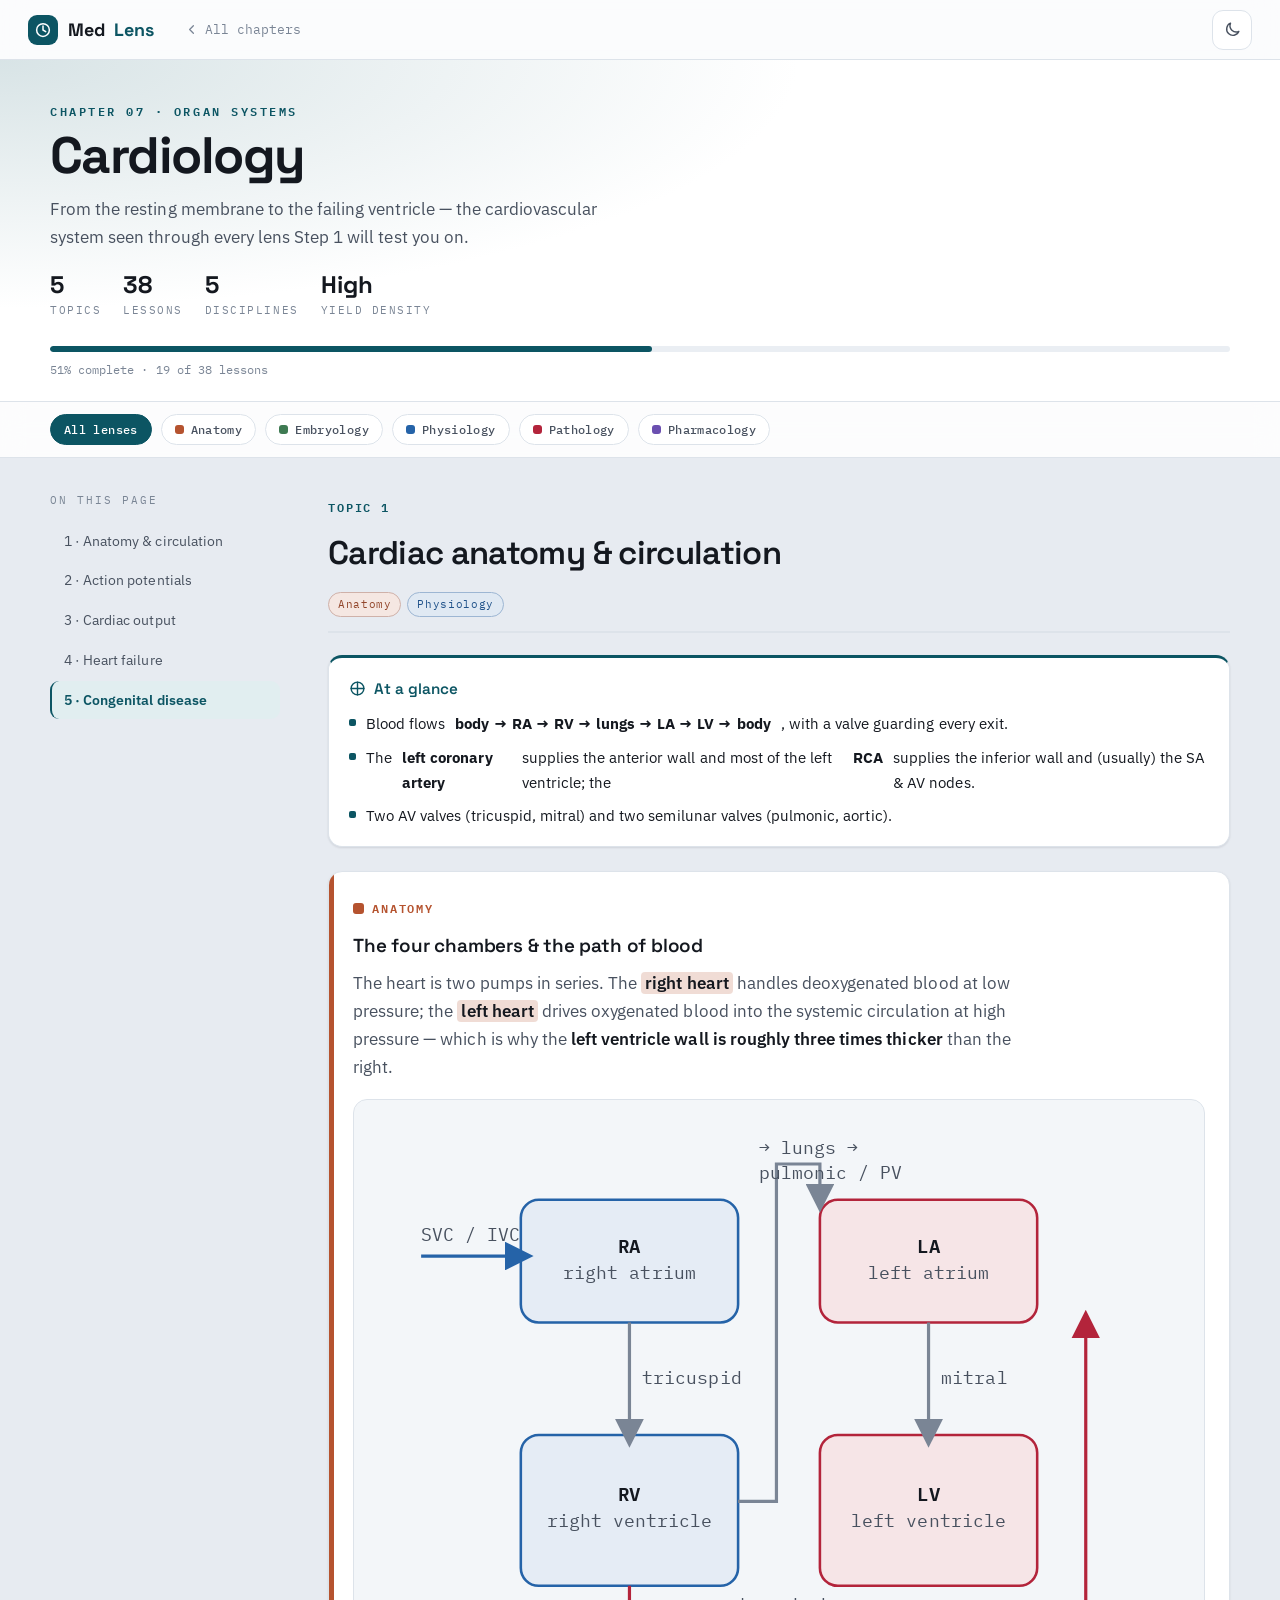
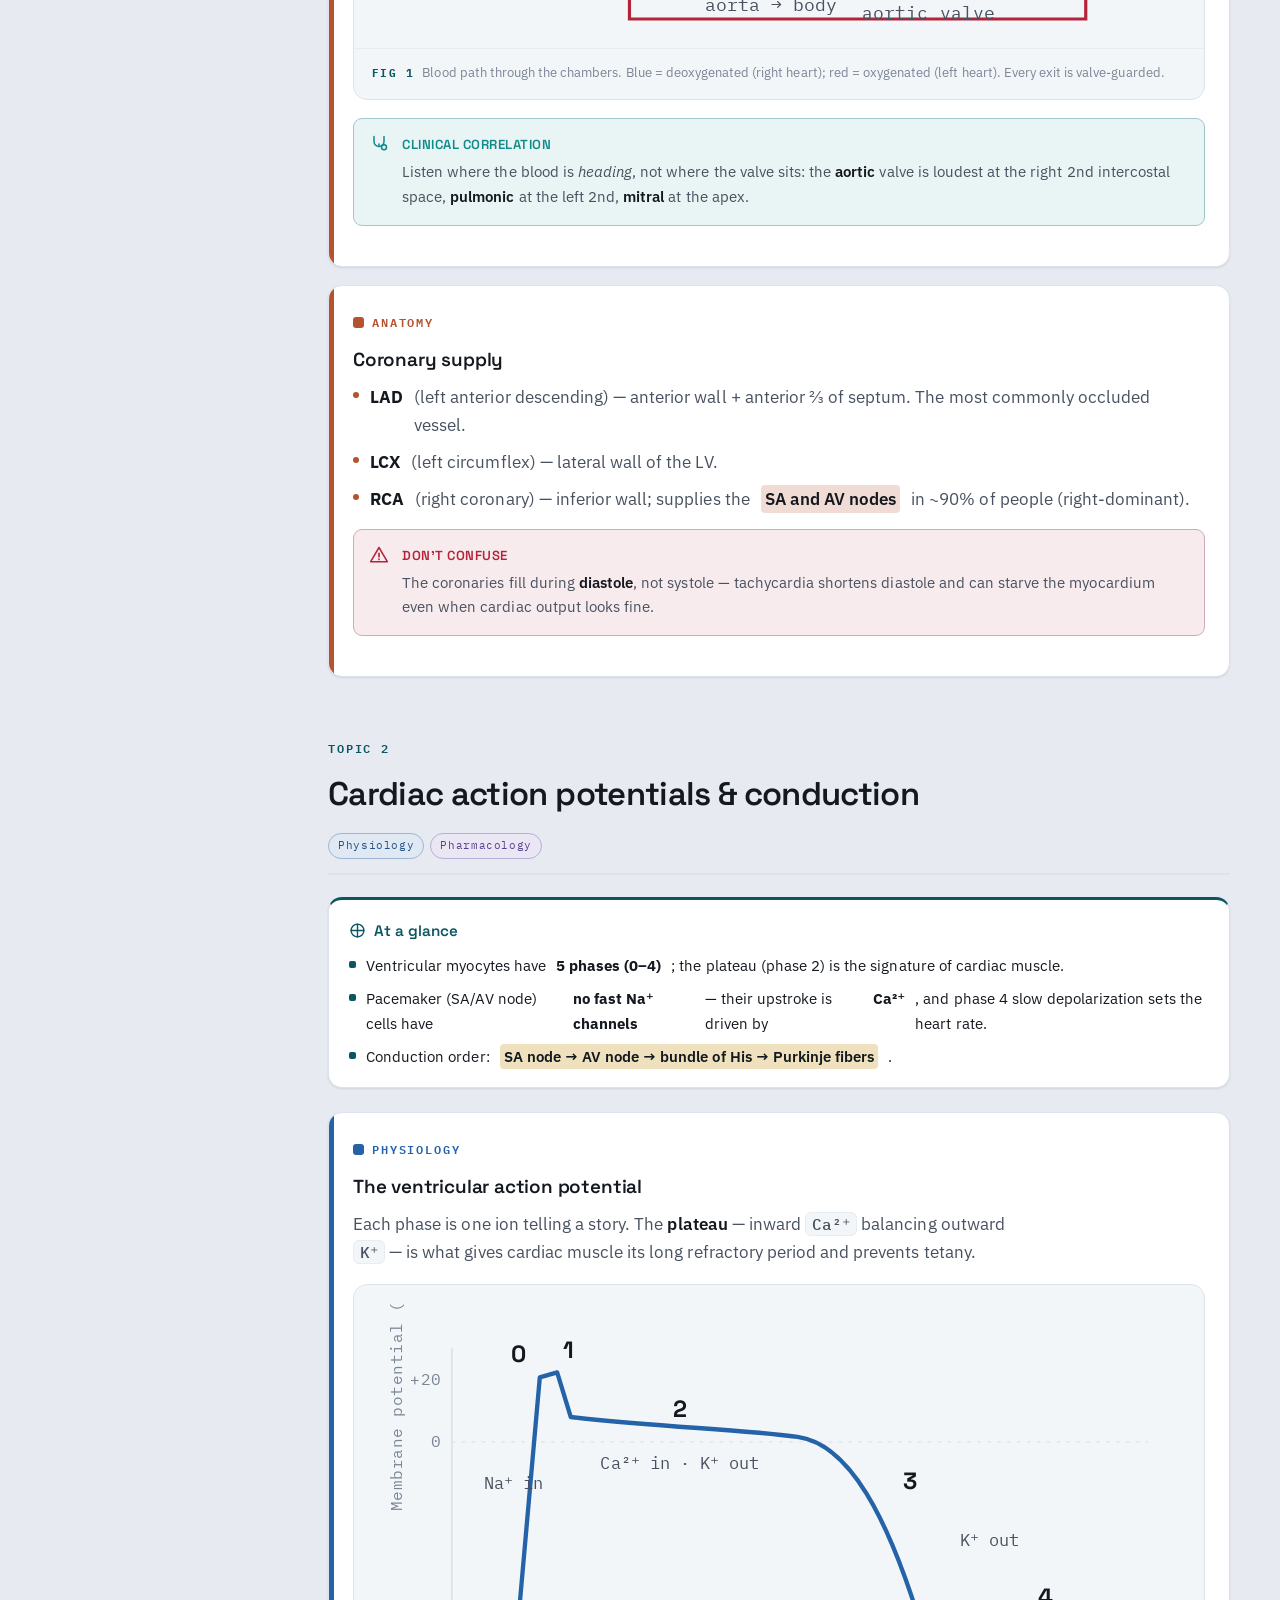
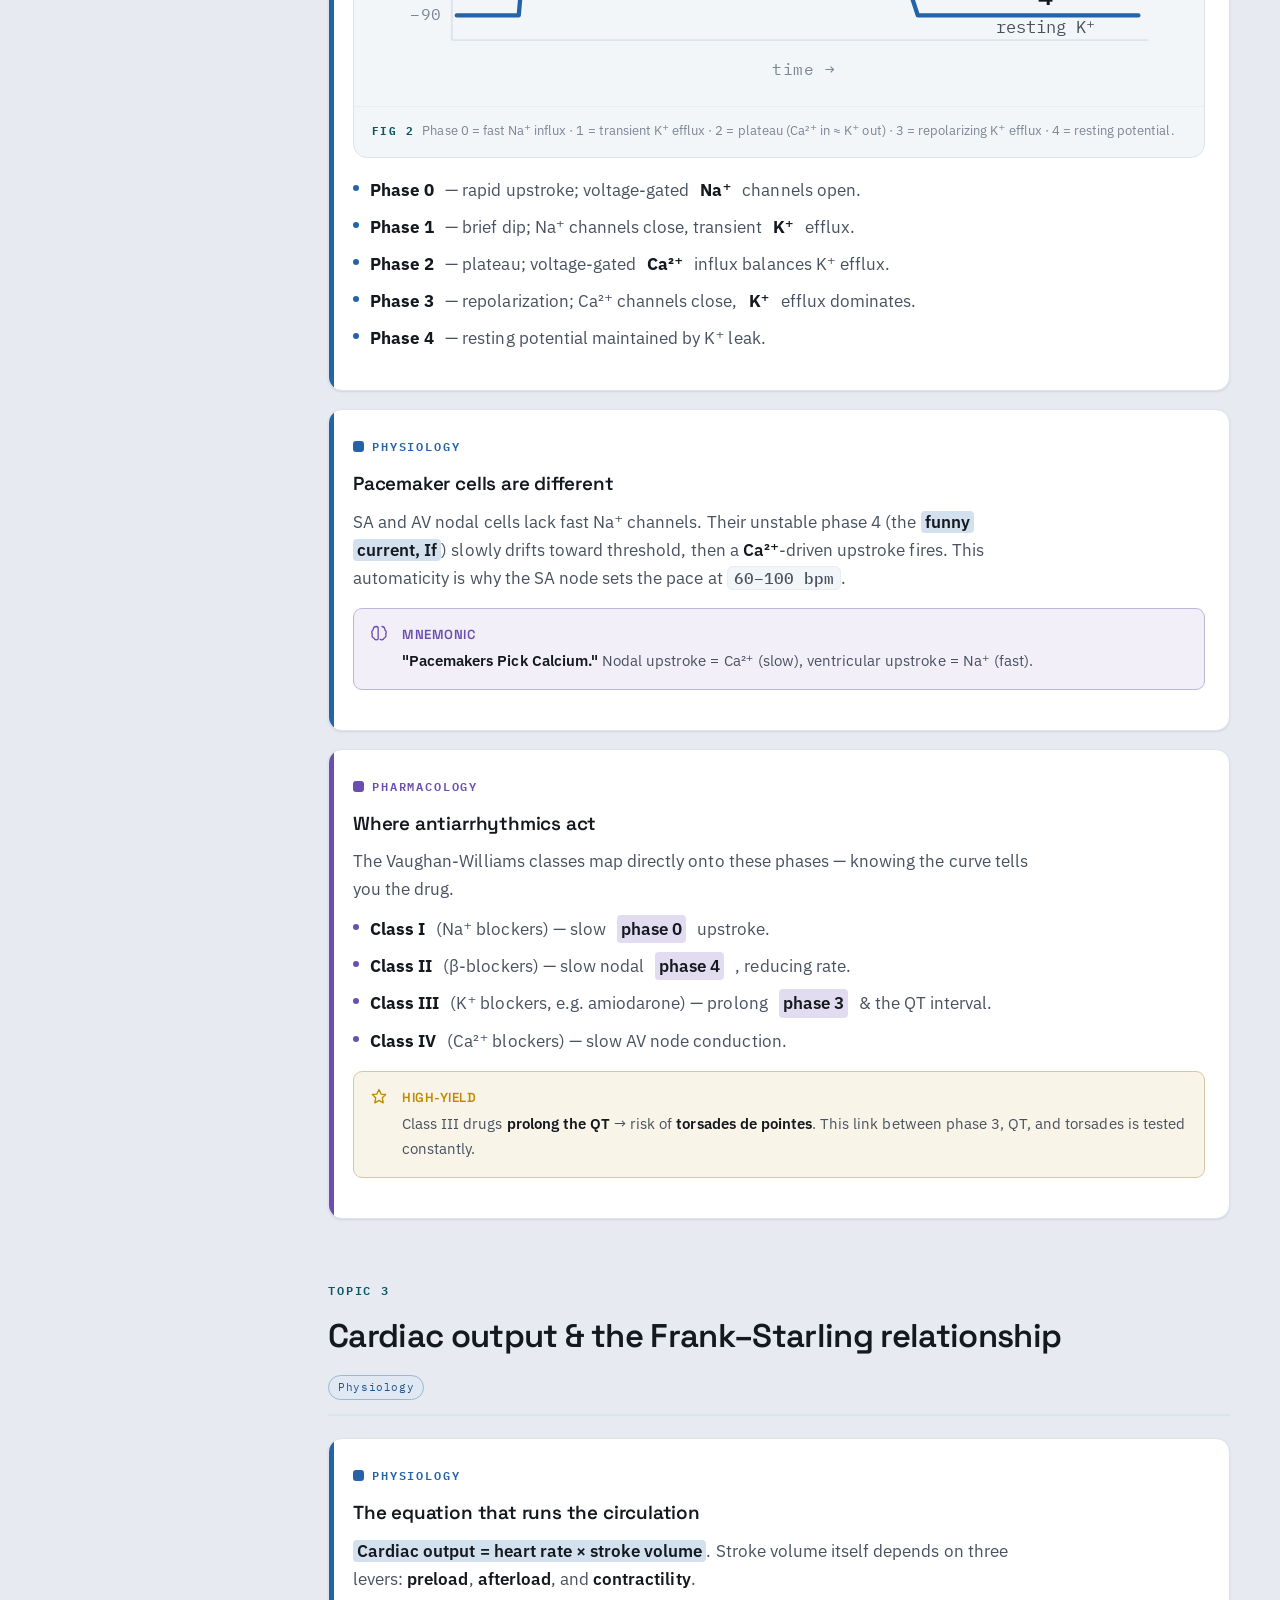
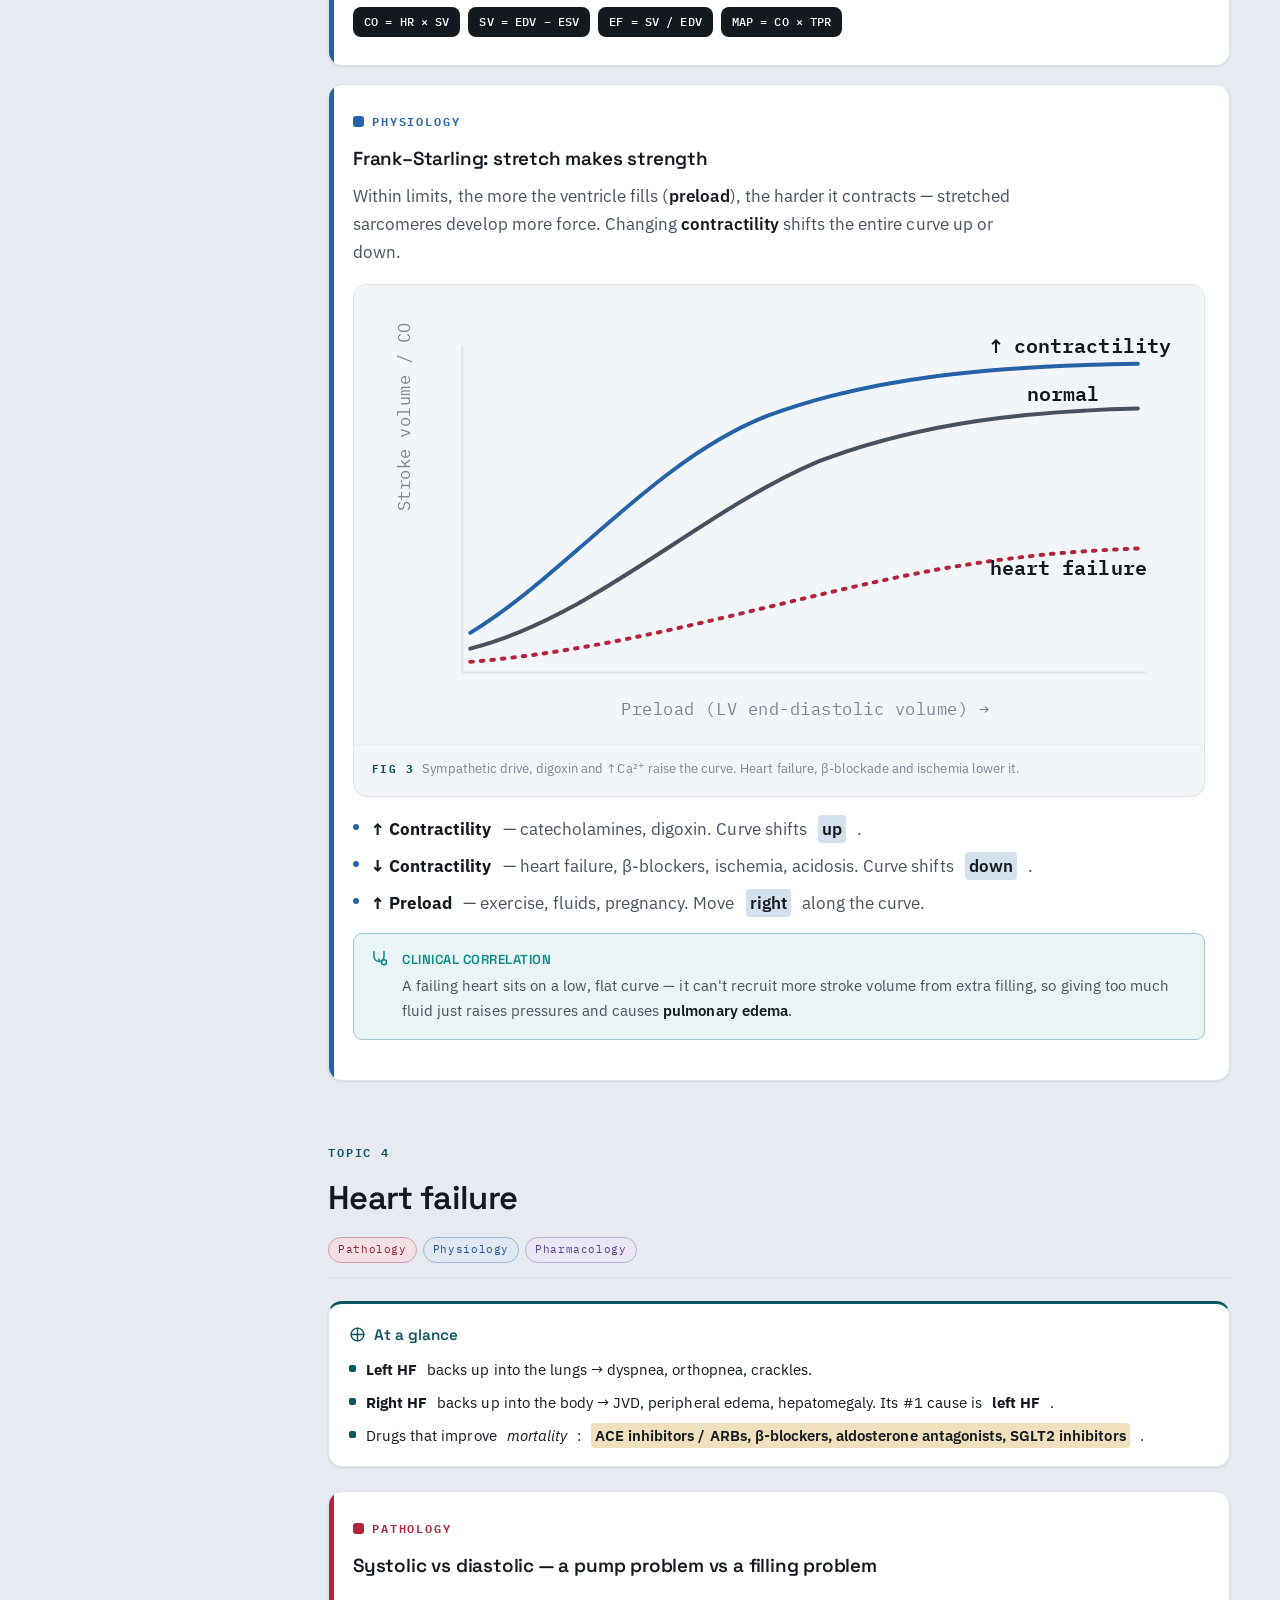
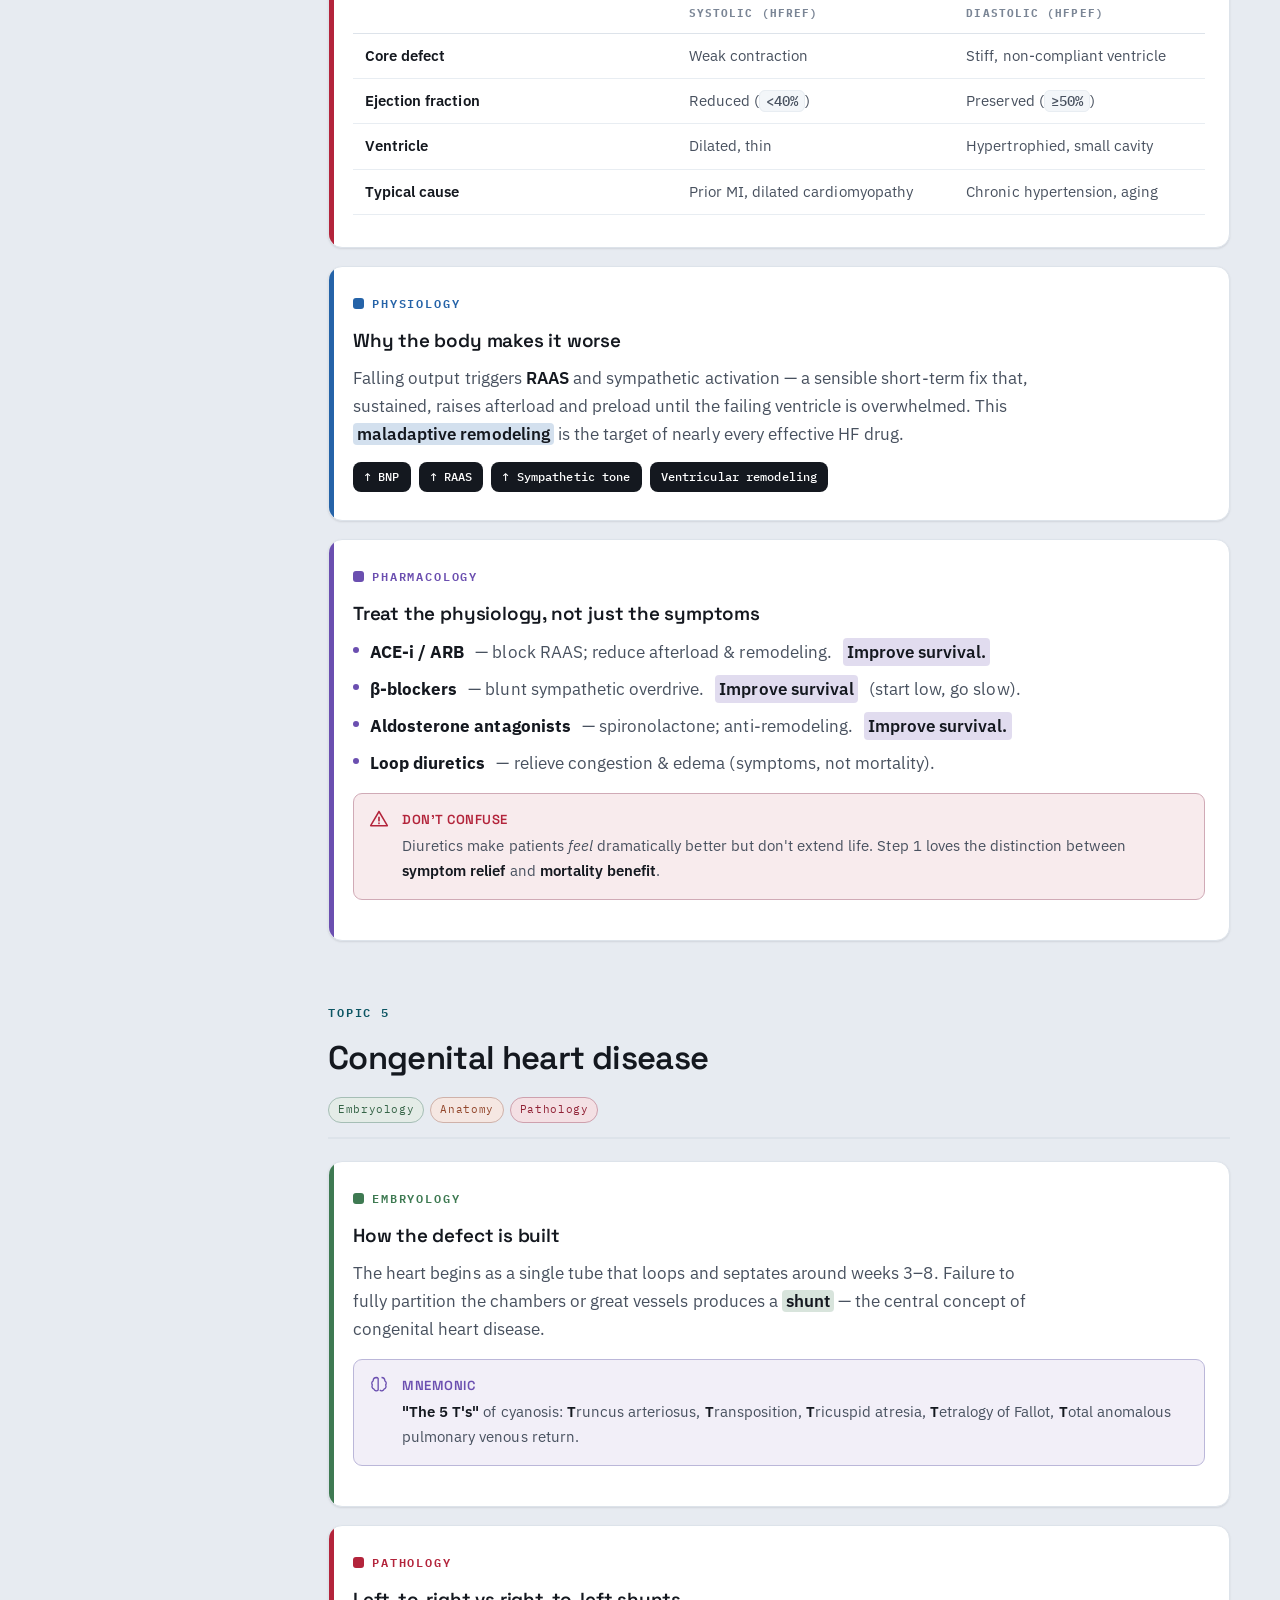
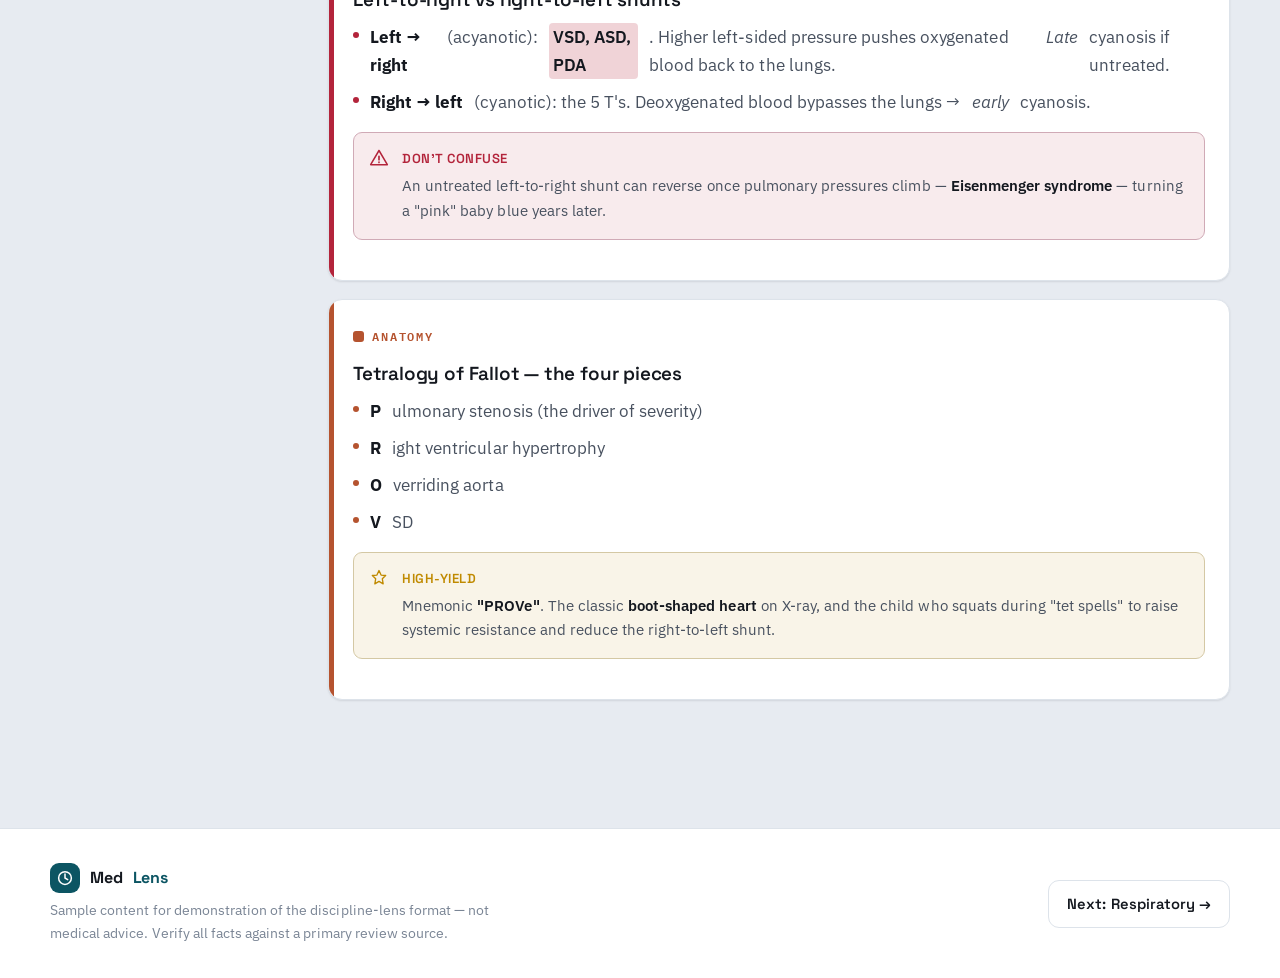
==== cardiology.html @ 63e0695b "Add files via upload" ====
<!DOCTYPE html>
<html lang="en" data-theme="light">
<head>
<meta charset="UTF-8">
<meta name="viewport" content="width=device-width, initial-scale=1">
<title>Cardiology — MedLens · USMLE Step 1</title>
<meta name="description" content="Cardiology for Step 1, presented through discipline lenses: anatomy, physiology, pathology, pharmacology and embryology.">
<link rel="preconnect" href="https://fonts.googleapis.com">
<link rel="preconnect" href="https://fonts.gstatic.com" crossorigin>
<link href="https://fonts.googleapis.com/css2?family=Space+Grotesk:wght@500;600;700&family=IBM+Plex+Sans:wght@400;500;600;700&family=IBM+Plex+Mono:wght@400;500;600&display=swap" rel="stylesheet">
<link rel="stylesheet" href="styles.css">
</head>
<body>

<!-- top bar -->
<header class="topbar">
  <a class="brand" href="index.html">
    <span class="brand-mark" aria-hidden="true"><svg viewBox="0 0 24 24" fill="none"><circle cx="12" cy="12" r="8.5" stroke="currentColor" stroke-width="2"/><path d="M12 6.5V12l3.6 2.2" stroke="currentColor" stroke-width="2" stroke-linecap="round"/></svg></span>
    Med<b>Lens</b>
  </a>
  <a class="crumb" href="index.html" style="margin-left:14px">
    <svg viewBox="0 0 24 24" fill="none"><path d="M15 18l-6-6 6-6" stroke="currentColor" stroke-width="2" stroke-linecap="round" stroke-linejoin="round"/></svg>
    All chapters
  </a>
  <span class="topbar-spacer"></span>
  <button class="iconbtn" data-theme-toggle aria-label="Toggle dark mode">
    <svg class="moon" viewBox="0 0 24 24" fill="none"><path d="M20 14.5A8 8 0 0 1 9.5 4 8 8 0 1 0 20 14.5Z" stroke="currentColor" stroke-width="1.8" stroke-linejoin="round"/></svg>
    <svg class="sun" viewBox="0 0 24 24" fill="none"><circle cx="12" cy="12" r="4.2" stroke="currentColor" stroke-width="1.8"/><path d="M12 2.5v2.6M12 18.9v2.6M21.5 12h-2.6M5.1 12H2.5M18.7 5.3l-1.8 1.8M7.1 16.9l-1.8 1.8M18.7 18.7l-1.8-1.8M7.1 7.1 5.3 5.3" stroke="currentColor" stroke-width="1.8" stroke-linecap="round"/></svg>
  </button>
</header>

<!-- chapter header -->
<section class="chapthead">
  <div class="wrap">
    <p class="eyebrow">Chapter 07 · Organ Systems</p>
    <h1>Cardiology</h1>
    <p class="sub">From the resting membrane to the failing ventricle — the cardiovascular system seen through every lens Step 1 will test you on.</p>
    <div class="chap-stats">
      <div class="stat"><div class="n">5</div><div class="l">Topics</div></div>
      <div class="stat"><div class="n">38</div><div class="l">Lessons</div></div>
      <div class="stat"><div class="n">5</div><div class="l">Disciplines</div></div>
      <div class="stat"><div class="n">High</div><div class="l">Yield density</div></div>
    </div>
    <div class="progress-line"><i style="width:51%"></i></div>
    <p class="progress-cap">51% complete · 19 of 38 lessons</p>
  </div>
</section>

<!-- discipline filter -->
<div class="filterbar">
  <div class="wrap">
    <div class="chips" role="group" aria-label="Filter content by discipline">
      <button class="chip all" data-filter="all" aria-pressed="true">All lenses</button>
      <button class="chip" data-filter="anatomy" style="--accent:var(--anatomy)" aria-pressed="false"><i class="dot"></i>Anatomy</button>
      <button class="chip" data-filter="embryo" style="--accent:var(--embryo)" aria-pressed="false"><i class="dot"></i>Embryology</button>
      <button class="chip" data-filter="physio" style="--accent:var(--physio)" aria-pressed="false"><i class="dot"></i>Physiology</button>
      <button class="chip" data-filter="patho" style="--accent:var(--patho)" aria-pressed="false"><i class="dot"></i>Pathology</button>
      <button class="chip" data-filter="pharm" style="--accent:var(--pharm)" aria-pressed="false"><i class="dot"></i>Pharmacology</button>
    </div>
  </div>
</div>

<div class="wrap">
<div class="chapbody">

  <!-- TOC -->
  <nav class="toc" data-open="false" aria-label="Topics in this chapter">
    <button class="toc-mobile-toggle" aria-expanded="false">
      Topics in this chapter
      <svg viewBox="0 0 24 24" fill="none"><path d="M6 9l6 6 6-6" stroke="currentColor" stroke-width="2" stroke-linecap="round" stroke-linejoin="round"/></svg>
    </button>
    <div class="toc-inner">
      <div class="toc-h">On this page</div>
      <ol>
        <li><a href="#anatomy">1 · Anatomy &amp; circulation</a></li>
        <li><a href="#ap">2 · Action potentials</a></li>
        <li><a href="#co">3 · Cardiac output</a></li>
        <li><a href="#hf">4 · Heart failure</a></li>
        <li><a href="#chd">5 · Congenital disease</a></li>
      </ol>
    </div>
  </nav>

  <!-- CONTENT -->
  <div class="content">

    <!-- ===================== TOPIC 1: ANATOMY ===================== -->
    <article class="topic reveal" id="anatomy">
      <header class="topic-head">
        <span class="topic-kicker">Topic 1</span>
        <h2>Cardiac anatomy &amp; circulation</h2>
        <div class="lensmap">
          <span style="--c:var(--anatomy)">Anatomy</span>
          <span style="--c:var(--physio)">Physiology</span>
        </div>
      </header>

      <div class="glance">
        <div class="glance-h">
          <svg viewBox="0 0 24 24" fill="none"><path d="M12 3v18M3 12h18" stroke="currentColor" stroke-width="2" stroke-linecap="round"/><circle cx="12" cy="12" r="9" stroke="currentColor" stroke-width="2"/></svg>
          At a glance
        </div>
        <ul>
          <li>Blood flows <strong>body → RA → RV → lungs → LA → LV → body</strong>, with a valve guarding every exit.</li>
          <li>The <strong>left coronary artery</strong> supplies the anterior wall and most of the left ventricle; the <strong>RCA</strong> supplies the inferior wall and (usually) the SA &amp; AV nodes.</li>
          <li>Two AV valves (tricuspid, mitral) and two semilunar valves (pulmonic, aortic).</li>
        </ul>
      </div>

      <div class="lens anatomy" data-lens="anatomy">
        <span class="lens-label"><i class="pin"></i>Anatomy</span>
        <h4>The four chambers &amp; the path of blood</h4>
        <p>The heart is two pumps in series. The <span class="key">right heart</span> handles deoxygenated blood at low pressure; the <span class="key">left heart</span> drives oxygenated blood into the systemic circulation at high pressure — which is why the <strong>left ventricle wall is roughly three times thicker</strong> than the right.</p>

        <figure class="figure">
          <div class="canvas">
            <svg viewBox="0 0 640 410" role="img" aria-label="Schematic of blood flow through the four heart chambers and valves">
              <!-- chambers -->
              <rect x="118" y="64" width="170" height="96" rx="14" fill="color-mix(in srgb, var(--physio) 12%, var(--surface))" stroke="var(--physio)" stroke-width="2"/>
              <rect x="118" y="248" width="170" height="118" rx="14" fill="color-mix(in srgb, var(--physio) 12%, var(--surface))" stroke="var(--physio)" stroke-width="2"/>
              <rect x="352" y="64" width="170" height="96" rx="14" fill="color-mix(in srgb, var(--patho) 12%, var(--surface))" stroke="var(--patho)" stroke-width="2"/>
              <rect x="352" y="248" width="170" height="118" rx="14" fill="color-mix(in srgb, var(--patho) 12%, var(--surface))" stroke="var(--patho)" stroke-width="2"/>
              <text x="203" y="106" text-anchor="middle" class="dlabel-b">RA</text>
              <text x="203" y="126" text-anchor="middle" class="dlabel">right atrium</text>
              <text x="203" y="300" text-anchor="middle" class="dlabel-b">RV</text>
              <text x="203" y="320" text-anchor="middle" class="dlabel">right ventricle</text>
              <text x="437" y="106" text-anchor="middle" class="dlabel-b">LA</text>
              <text x="437" y="126" text-anchor="middle" class="dlabel">left atrium</text>
              <text x="437" y="300" text-anchor="middle" class="dlabel-b">LV</text>
              <text x="437" y="320" text-anchor="middle" class="dlabel">left ventricle</text>

              <!-- arrows down (AV valves) -->
              <path d="M203,160 V248" fill="none" stroke="var(--ink-faint)" stroke-width="2.5" marker-end="url(#ah)"/>
              <path d="M437,160 V248" fill="none" stroke="var(--ink-faint)" stroke-width="2.5" marker-end="url(#ah)"/>
              <text x="213" y="208" class="dlabel">tricuspid</text>
              <text x="447" y="208" class="dlabel">mitral</text>

              <!-- in/out vessels -->
              <path d="M40,108 H118" fill="none" stroke="var(--physio)" stroke-width="2.5" marker-end="url(#ahb)"/>
              <text x="40" y="96" class="dlabel">SVC / IVC</text>
              <path d="M203,366 V392 H560 V160" fill="none" stroke="var(--patho)" stroke-width="2.5" marker-end="url(#ahr)" stroke-dasharray="0"/>
              <text x="262" y="386" class="dlabel">aorta → body</text>
              <path d="M118,300 H60 V108" fill="none" stroke="var(--physio)" stroke-width="0"/>

              <!-- pulmonary loop -->
              <path d="M288,300 H318 V36 H352 V64" fill="none" stroke="var(--ink-faint)" stroke-width="2.5" marker-end="url(#ah)"/>
              <text x="304" y="28" class="dlabel">→ lungs →</text>
              <text x="304" y="48" class="dlabel">pulmonic / PV</text>
              <text x="437" y="392" class="dlabel" text-anchor="middle">aortic valve</text>

              <defs>
                <marker id="ah" markerWidth="9" markerHeight="9" refX="5" refY="4.5" orient="auto"><path d="M0,0 L9,4.5 L0,9 Z" fill="var(--ink-faint)"/></marker>
                <marker id="ahb" markerWidth="9" markerHeight="9" refX="5" refY="4.5" orient="auto"><path d="M0,0 L9,4.5 L0,9 Z" fill="var(--physio)"/></marker>
                <marker id="ahr" markerWidth="9" markerHeight="9" refX="5" refY="4.5" orient="auto"><path d="M0,0 L9,4.5 L0,9 Z" fill="var(--patho)"/></marker>
              </defs>
            </svg>
          </div>
          <figcaption><b>Fig 1</b><span>Blood path through the chambers. Blue = deoxygenated (right heart); red = oxygenated (left heart). Every exit is valve-guarded.</span></figcaption>
        </figure>

        <div class="call clinical">
          <span class="ic"><svg viewBox="0 0 24 24" fill="none"><path d="M6 3v6a6 6 0 0 0 12 0V3" stroke="currentColor" stroke-width="1.8" stroke-linecap="round"/><circle cx="18" cy="16" r="3" stroke="currentColor" stroke-width="1.8"/><path d="M12 15v-3" stroke="currentColor" stroke-width="1.8" stroke-linecap="round"/></svg></span>
          <div class="call-t">Clinical correlation</div>
          <p>Listen where the blood is <em>heading</em>, not where the valve sits: the <strong>aortic</strong> valve is loudest at the right 2nd intercostal space, <strong>pulmonic</strong> at the left 2nd, <strong>mitral</strong> at the apex.</p>
        </div>
      </div>

      <div class="lens anatomy" data-lens="anatomy">
        <span class="lens-label"><i class="pin"></i>Anatomy</span>
        <h4>Coronary supply</h4>
        <ul class="tidy">
          <li><b>LAD</b> (left anterior descending) — anterior wall + anterior ⅔ of septum. The most commonly occluded vessel.</li>
          <li><b>LCX</b> (left circumflex) — lateral wall of the LV.</li>
          <li><b>RCA</b> (right coronary) — inferior wall; supplies the <span class="key">SA and AV nodes</span> in ~90% of people (right-dominant).</li>
        </ul>
        <div class="call pitfall">
          <span class="ic"><svg viewBox="0 0 24 24" fill="none"><path d="M12 3 2 20h20L12 3Z" stroke="currentColor" stroke-width="1.8" stroke-linejoin="round"/><path d="M12 10v4M12 17v.5" stroke="currentColor" stroke-width="2" stroke-linecap="round"/></svg></span>
          <div class="call-t">Don't confuse</div>
          <p>The coronaries fill during <strong>diastole</strong>, not systole — tachycardia shortens diastole and can starve the myocardium even when cardiac output looks fine.</p>
        </div>
      </div>
    </article>

    <!-- ===================== TOPIC 2: ACTION POTENTIALS ===================== -->
    <article class="topic reveal" id="ap">
      <header class="topic-head">
        <span class="topic-kicker">Topic 2</span>
        <h2>Cardiac action potentials &amp; conduction</h2>
        <div class="lensmap">
          <span style="--c:var(--physio)">Physiology</span>
          <span style="--c:var(--pharm)">Pharmacology</span>
        </div>
      </header>

      <div class="glance">
        <div class="glance-h">
          <svg viewBox="0 0 24 24" fill="none"><path d="M12 3v18M3 12h18" stroke="currentColor" stroke-width="2" stroke-linecap="round"/><circle cx="12" cy="12" r="9" stroke="currentColor" stroke-width="2"/></svg>
          At a glance
        </div>
        <ul>
          <li>Ventricular myocytes have <strong>5 phases (0–4)</strong>; the plateau (phase 2) is the signature of cardiac muscle.</li>
          <li>Pacemaker (SA/AV node) cells have <strong>no fast Na⁺ channels</strong> — their upstroke is driven by <strong>Ca²⁺</strong>, and phase 4 slow depolarization sets the heart rate.</li>
          <li>Conduction order: <span class="hy-term">SA node → AV node → bundle of His → Purkinje fibers</span>.</li>
        </ul>
      </div>

      <div class="lens physio" data-lens="physio">
        <span class="lens-label"><i class="pin"></i>Physiology</span>
        <h4>The ventricular action potential</h4>
        <p>Each phase is one ion telling a story. The <strong>plateau</strong> — inward <span class="lab">Ca²⁺</span> balancing outward <span class="lab">K⁺</span> — is what gives cardiac muscle its long refractory period and prevents tetany.</p>

        <figure class="figure">
          <div class="canvas">
            <svg viewBox="0 0 660 320" role="img" aria-label="Ventricular cardiac action potential plotted as membrane potential against time, showing phases 0 through 4">
              <line x1="66" y1="36" x2="66" y2="272" stroke="var(--line)" stroke-width="1.5"/>
              <line x1="66" y1="272" x2="628" y2="272" stroke="var(--line)" stroke-width="1.5"/>
              <line x1="66" y1="112" x2="628" y2="112" stroke="var(--line)" stroke-width="1" stroke-dasharray="3 5"/>
              <text x="58" y="66" text-anchor="end" class="daxis">+20</text>
              <text x="58" y="116" text-anchor="end" class="daxis">0</text>
              <text x="58" y="256" text-anchor="end" class="daxis">−90</text>
              <text x="26" y="168" class="daxis" transform="rotate(-90 26 168)">Membrane potential (mV)</text>
              <text x="350" y="300" text-anchor="middle" class="daxis">time →</text>

              <path d="M70,252 L120,252 L137,60 L151,56 L162,92 C232,100 300,102 345,108 C388,114 418,176 442,252 L620,252"
                    fill="none" stroke="var(--physio)" stroke-width="3.5" stroke-linejoin="round" stroke-linecap="round"/>

              <!-- phase numbers -->
              <text x="120" y="48" text-anchor="middle" class="dnum">0</text>
              <text x="160" y="44" text-anchor="middle" class="dnum">1</text>
              <text x="250" y="92" text-anchor="middle" class="dnum">2</text>
              <text x="436" y="150" text-anchor="middle" class="dnum">3</text>
              <text x="545" y="244" text-anchor="middle" class="dnum">4</text>

              <!-- ion notes -->
              <text x="92" y="150" class="dlabel">Na⁺ in</text>
              <text x="250" y="134" text-anchor="middle" class="dlabel">Ca²⁺ in · K⁺ out</text>
              <text x="476" y="196" class="dlabel">K⁺ out</text>
              <text x="545" y="266" text-anchor="middle" class="dlabel">resting K⁺</text>
            </svg>
          </div>
          <figcaption><b>Fig 2</b><span>Phase 0 = fast Na⁺ influx · 1 = transient K⁺ efflux · 2 = plateau (Ca²⁺ in ≈ K⁺ out) · 3 = repolarizing K⁺ efflux · 4 = resting potential.</span></figcaption>
        </figure>

        <ul class="tidy">
          <li><b>Phase 0</b> — rapid upstroke; voltage-gated <b>Na⁺</b> channels open.</li>
          <li><b>Phase 1</b> — brief dip; Na⁺ channels close, transient <b>K⁺</b> efflux.</li>
          <li><b>Phase 2</b> — plateau; voltage-gated <b>Ca²⁺</b> influx balances K⁺ efflux.</li>
          <li><b>Phase 3</b> — repolarization; Ca²⁺ channels close, <b>K⁺</b> efflux dominates.</li>
          <li><b>Phase 4</b> — resting potential maintained by K⁺ leak.</li>
        </ul>
      </div>

      <div class="lens physio" data-lens="physio">
        <span class="lens-label"><i class="pin"></i>Physiology</span>
        <h4>Pacemaker cells are different</h4>
        <p>SA and AV nodal cells lack fast Na⁺ channels. Their unstable phase 4 (the <span class="key">funny current, I<tspan>f</tspan></span>) slowly drifts toward threshold, then a <strong>Ca²⁺</strong>-driven upstroke fires. This automaticity is why the SA node sets the pace at <span class="lab">60–100 bpm</span>.</p>
        <div class="call mnemonic">
          <span class="ic"><svg viewBox="0 0 24 24" fill="none"><path d="M9 3a4 4 0 0 0-4 4 3.5 3.5 0 0 0-1 5 3.5 3.5 0 0 0 2 5 3 3 0 0 0 5 1V4a3 3 0 0 0-2-1Z" stroke="currentColor" stroke-width="1.6" stroke-linejoin="round"/><path d="M15 3a4 4 0 0 1 4 4 3.5 3.5 0 0 1 1 5 3.5 3.5 0 0 1-2 5 3 3 0 0 1-5 1" stroke="currentColor" stroke-width="1.6" stroke-linejoin="round"/></svg></span>
          <div class="call-t">Mnemonic</div>
          <p><strong>"Pacemakers Pick Calcium."</strong> Nodal upstroke = Ca²⁺ (slow), ventricular upstroke = Na⁺ (fast).</p>
        </div>
      </div>

      <div class="lens pharm" data-lens="pharm">
        <span class="lens-label"><i class="pin"></i>Pharmacology</span>
        <h4>Where antiarrhythmics act</h4>
        <p>The Vaughan-Williams classes map directly onto these phases — knowing the curve tells you the drug.</p>
        <ul class="tidy">
          <li><b>Class I</b> (Na⁺ blockers) — slow <span class="key">phase 0</span> upstroke.</li>
          <li><b>Class II</b> (β-blockers) — slow nodal <span class="key">phase 4</span>, reducing rate.</li>
          <li><b>Class III</b> (K⁺ blockers, e.g. amiodarone) — prolong <span class="key">phase 3</span> &amp; the QT interval.</li>
          <li><b>Class IV</b> (Ca²⁺ blockers) — slow AV node conduction.</li>
        </ul>
        <div class="call hy">
          <span class="ic"><svg viewBox="0 0 24 24" fill="none"><path d="M12 3l2.5 5.5L20 9l-4 4 1 6-5-3-5 3 1-6-4-4 5.5-.5L12 3Z" stroke="currentColor" stroke-width="1.6" stroke-linejoin="round"/></svg></span>
          <div class="call-t">High-yield</div>
          <p>Class III drugs <strong>prolong the QT</strong> → risk of <strong>torsades de pointes</strong>. This link between phase 3, QT, and torsades is tested constantly.</p>
        </div>
      </div>
    </article>

    <!-- ===================== TOPIC 3: CARDIAC OUTPUT ===================== -->
    <article class="topic reveal" id="co">
      <header class="topic-head">
        <span class="topic-kicker">Topic 3</span>
        <h2>Cardiac output &amp; the Frank–Starling relationship</h2>
        <div class="lensmap">
          <span style="--c:var(--physio)">Physiology</span>
        </div>
      </header>

      <div class="lens physio" data-lens="physio">
        <span class="lens-label"><i class="pin"></i>Physiology</span>
        <h4>The equation that runs the circulation</h4>
        <p><span class="key">Cardiac output = heart rate × stroke volume</span>. Stroke volume itself depends on three levers: <strong>preload</strong>, <strong>afterload</strong>, and <strong>contractility</strong>.</p>
        <div class="buzz">
          <b>CO = HR × SV</b>
          <b>SV = EDV − ESV</b>
          <b>EF = SV / EDV</b>
          <b>MAP = CO × TPR</b>
        </div>
      </div>

      <div class="lens physio" data-lens="physio">
        <span class="lens-label"><i class="pin"></i>Physiology</span>
        <h4>Frank–Starling: stretch makes strength</h4>
        <p>Within limits, the more the ventricle fills (<strong>preload</strong>), the harder it contracts — stretched sarcomeres develop more force. Changing <strong>contractility</strong> shifts the entire curve up or down.</p>

        <figure class="figure">
          <div class="canvas">
            <svg viewBox="0 0 620 330" role="img" aria-label="Frank-Starling curves plotting stroke volume against preload for increased contractility, normal, and heart failure">
              <line x1="70" y1="32" x2="70" y2="280" stroke="var(--line)" stroke-width="1.5"/>
              <line x1="70" y1="280" x2="588" y2="280" stroke="var(--line)" stroke-width="1.5"/>
              <text x="30" y="158" class="daxis" transform="rotate(-90 30 158)">Stroke volume / CO</text>
              <text x="330" y="312" text-anchor="middle" class="daxis">Preload (LV end-diastolic volume) →</text>

              <!-- increased contractility -->
              <path d="M76,250 C150,205 215,120 300,86 C380,56 470,48 582,46" fill="none" stroke="var(--physio)" stroke-width="3" stroke-linecap="round"/>
              <!-- normal -->
              <path d="M76,262 C170,238 250,158 340,120 C420,90 500,82 582,80" fill="none" stroke="var(--ink-soft)" stroke-width="3" stroke-linecap="round"/>
              <!-- failure -->
              <path d="M76,272 C200,262 320,222 430,202 C500,190 540,188 582,186" fill="none" stroke="var(--patho)" stroke-width="3" stroke-linecap="round" stroke-dasharray="2 6"/>

              <text x="470" y="38" class="dlabel-b" fill="var(--physio)">↑ contractility</text>
              <text x="498" y="74" class="dlabel-b">normal</text>
              <text x="470" y="206" class="dlabel-b" fill="var(--patho)">heart failure</text>
            </svg>
          </div>
          <figcaption><b>Fig 3</b><span>Sympathetic drive, digoxin and ↑Ca²⁺ raise the curve. Heart failure, β-blockade and ischemia lower it.</span></figcaption>
        </figure>

        <ul class="tidy">
          <li><b>↑ Contractility</b> — catecholamines, digoxin. Curve shifts <span class="key">up</span>.</li>
          <li><b>↓ Contractility</b> — heart failure, β-blockers, ischemia, acidosis. Curve shifts <span class="key">down</span>.</li>
          <li><b>↑ Preload</b> — exercise, fluids, pregnancy. Move <span class="key">right</span> along the curve.</li>
        </ul>

        <div class="call clinical">
          <span class="ic"><svg viewBox="0 0 24 24" fill="none"><path d="M6 3v6a6 6 0 0 0 12 0V3" stroke="currentColor" stroke-width="1.8" stroke-linecap="round"/><circle cx="18" cy="16" r="3" stroke="currentColor" stroke-width="1.8"/><path d="M12 15v-3" stroke="currentColor" stroke-width="1.8" stroke-linecap="round"/></svg></span>
          <div class="call-t">Clinical correlation</div>
          <p>A failing heart sits on a low, flat curve — it can't recruit more stroke volume from extra filling, so giving too much fluid just raises pressures and causes <strong>pulmonary edema</strong>.</p>
        </div>
      </div>
    </article>

    <!-- ===================== TOPIC 4: HEART FAILURE ===================== -->
    <article class="topic reveal" id="hf">
      <header class="topic-head">
        <span class="topic-kicker">Topic 4</span>
        <h2>Heart failure</h2>
        <div class="lensmap">
          <span style="--c:var(--patho)">Pathology</span>
          <span style="--c:var(--physio)">Physiology</span>
          <span style="--c:var(--pharm)">Pharmacology</span>
        </div>
      </header>

      <div class="glance">
        <div class="glance-h">
          <svg viewBox="0 0 24 24" fill="none"><path d="M12 3v18M3 12h18" stroke="currentColor" stroke-width="2" stroke-linecap="round"/><circle cx="12" cy="12" r="9" stroke="currentColor" stroke-width="2"/></svg>
          At a glance
        </div>
        <ul>
          <li><strong>Left HF</strong> backs up into the lungs → dyspnea, orthopnea, crackles.</li>
          <li><strong>Right HF</strong> backs up into the body → JVD, peripheral edema, hepatomegaly. Its #1 cause is <strong>left HF</strong>.</li>
          <li>Drugs that improve <em>mortality</em>: <span class="hy-term">ACE inhibitors / ARBs, β-blockers, aldosterone antagonists, SGLT2 inhibitors</span>.</li>
        </ul>
      </div>

      <div class="lens patho" data-lens="patho">
        <span class="lens-label"><i class="pin"></i>Pathology</span>
        <h4>Systolic vs diastolic — a pump problem vs a filling problem</h4>
        <div class="compare-scroll">
          <table class="compare">
            <thead><tr><th></th><th>Systolic (HFrEF)</th><th>Diastolic (HFpEF)</th></tr></thead>
            <tbody>
              <tr><th>Core defect</th><td>Weak contraction</td><td>Stiff, non-compliant ventricle</td></tr>
              <tr><th>Ejection fraction</th><td>Reduced (<span class="lab">&lt;40%</span>)</td><td>Preserved (<span class="lab">≥50%</span>)</td></tr>
              <tr><th>Ventricle</th><td>Dilated, thin</td><td>Hypertrophied, small cavity</td></tr>
              <tr><th>Typical cause</th><td>Prior MI, dilated cardiomyopathy</td><td>Chronic hypertension, aging</td></tr>
            </tbody>
          </table>
        </div>
      </div>

      <div class="lens physio" data-lens="physio">
        <span class="lens-label"><i class="pin"></i>Physiology</span>
        <h4>Why the body makes it worse</h4>
        <p>Falling output triggers <strong>RAAS</strong> and sympathetic activation — a sensible short-term fix that, sustained, raises afterload and preload until the failing ventricle is overwhelmed. This <span class="key">maladaptive remodeling</span> is the target of nearly every effective HF drug.</p>
        <div class="buzz">
          <b>↑ BNP</b>
          <b>↑ RAAS</b>
          <b>↑ Sympathetic tone</b>
          <b>Ventricular remodeling</b>
        </div>
      </div>

      <div class="lens pharm" data-lens="pharm">
        <span class="lens-label"><i class="pin"></i>Pharmacology</span>
        <h4>Treat the physiology, not just the symptoms</h4>
        <ul class="tidy">
          <li><b>ACE-i / ARB</b> — block RAAS; reduce afterload &amp; remodeling. <span class="key">Improve survival.</span></li>
          <li><b>β-blockers</b> — blunt sympathetic overdrive. <span class="key">Improve survival</span> (start low, go slow).</li>
          <li><b>Aldosterone antagonists</b> — spironolactone; anti-remodeling. <span class="key">Improve survival.</span></li>
          <li><b>Loop diuretics</b> — relieve congestion &amp; edema (symptoms, not mortality).</li>
        </ul>
        <div class="call pitfall">
          <span class="ic"><svg viewBox="0 0 24 24" fill="none"><path d="M12 3 2 20h20L12 3Z" stroke="currentColor" stroke-width="1.8" stroke-linejoin="round"/><path d="M12 10v4M12 17v.5" stroke="currentColor" stroke-width="2" stroke-linecap="round"/></svg></span>
          <div class="call-t">Don't confuse</div>
          <p>Diuretics make patients <em>feel</em> dramatically better but don't extend life. Step 1 loves the distinction between <strong>symptom relief</strong> and <strong>mortality benefit</strong>.</p>
        </div>
      </div>
    </article>

    <!-- ===================== TOPIC 5: CONGENITAL ===================== -->
    <article class="topic reveal" id="chd">
      <header class="topic-head">
        <span class="topic-kicker">Topic 5</span>
        <h2>Congenital heart disease</h2>
        <div class="lensmap">
          <span style="--c:var(--embryo)">Embryology</span>
          <span style="--c:var(--anatomy)">Anatomy</span>
          <span style="--c:var(--patho)">Pathology</span>
        </div>
      </header>

      <div class="lens embryo" data-lens="embryo">
        <span class="lens-label"><i class="pin"></i>Embryology</span>
        <h4>How the defect is built</h4>
        <p>The heart begins as a single tube that loops and septates around weeks 3–8. Failure to fully partition the chambers or great vessels produces a <span class="key">shunt</span> — the central concept of congenital heart disease.</p>
        <div class="call mnemonic">
          <span class="ic"><svg viewBox="0 0 24 24" fill="none"><path d="M9 3a4 4 0 0 0-4 4 3.5 3.5 0 0 0-1 5 3.5 3.5 0 0 0 2 5 3 3 0 0 0 5 1V4a3 3 0 0 0-2-1Z" stroke="currentColor" stroke-width="1.6" stroke-linejoin="round"/><path d="M15 3a4 4 0 0 1 4 4 3.5 3.5 0 0 1 1 5 3.5 3.5 0 0 1-2 5 3 3 0 0 1-5 1" stroke="currentColor" stroke-width="1.6" stroke-linejoin="round"/></svg></span>
          <div class="call-t">Mnemonic</div>
          <p><strong>"The 5 T's"</strong> of cyanosis: <strong>T</strong>runcus arteriosus, <strong>T</strong>ransposition, <strong>T</strong>ricuspid atresia, <strong>T</strong>etralogy of Fallot, <strong>T</strong>otal anomalous pulmonary venous return.</p>
        </div>
      </div>

      <div class="lens patho" data-lens="patho">
        <span class="lens-label"><i class="pin"></i>Pathology</span>
        <h4>Left-to-right vs right-to-left shunts</h4>
        <ul class="tidy">
          <li><b>Left → right</b> (acyanotic): <span class="key">VSD, ASD, PDA</span>. Higher left-sided pressure pushes oxygenated blood back to the lungs. <em>Late</em> cyanosis if untreated.</li>
          <li><b>Right → left</b> (cyanotic): the 5 T's. Deoxygenated blood bypasses the lungs → <em>early</em> cyanosis.</li>
        </ul>
        <div class="call pitfall">
          <span class="ic"><svg viewBox="0 0 24 24" fill="none"><path d="M12 3 2 20h20L12 3Z" stroke="currentColor" stroke-width="1.8" stroke-linejoin="round"/><path d="M12 10v4M12 17v.5" stroke="currentColor" stroke-width="2" stroke-linecap="round"/></svg></span>
          <div class="call-t">Don't confuse</div>
          <p>An untreated left-to-right shunt can reverse once pulmonary pressures climb — <strong>Eisenmenger syndrome</strong> — turning a "pink" baby blue years later.</p>
        </div>
      </div>

      <div class="lens anatomy" data-lens="anatomy">
        <span class="lens-label"><i class="pin"></i>Anatomy</span>
        <h4>Tetralogy of Fallot — the four pieces</h4>
        <ul class="tidy">
          <li><b>P</b>ulmonary stenosis (the driver of severity)</li>
          <li><b>R</b>ight ventricular hypertrophy</li>
          <li><b>O</b>verriding aorta</li>
          <li><b>V</b>SD</li>
        </ul>
        <div class="call hy">
          <span class="ic"><svg viewBox="0 0 24 24" fill="none"><path d="M12 3l2.5 5.5L20 9l-4 4 1 6-5-3-5 3 1-6-4-4 5.5-.5L12 3Z" stroke="currentColor" stroke-width="1.6" stroke-linejoin="round"/></svg></span>
          <div class="call-t">High-yield</div>
          <p>Mnemonic <strong>"PROVe"</strong>. The classic <strong>boot-shaped heart</strong> on X-ray, and the child who squats during "tet spells" to raise systemic resistance and reduce the right-to-left shunt.</p>
        </div>
      </div>
    </article>

  </div><!-- /content -->
</div><!-- /chapbody -->
</div><!-- /wrap -->

<footer class="foot">
  <div class="wrap foot-in">
    <div>
      <a class="brand" href="index.html"><span class="brand-mark" aria-hidden="true"><svg viewBox="0 0 24 24" fill="none"><circle cx="12" cy="12" r="8.5" stroke="currentColor" stroke-width="2"/><path d="M12 6.5V12l3.6 2.2" stroke="currentColor" stroke-width="2" stroke-linecap="round"/></svg></span>Med<b>Lens</b></a>
      <p class="disclaim">Sample content for demonstration of the discipline-lens format — not medical advice. Verify all facts against a primary review source.</p>
    </div>
    <a class="btn btn-ghost" href="respiratory.html">Next: Respiratory →</a>
  </div>
</footer>

<script src="app.js"></script>
</body>
</html>
---- styles.css ----
/* =========================================================================
   MEDLENS — USMLE Step 1 study system
   Design language: cool clinical clarity. Color encodes DISCIPLINE.
   Type: Space Grotesk (display) · IBM Plex Sans (read) · IBM Plex Mono (data)
   ========================================================================= */

/* ----------------------------- Tokens ---------------------------------- */
:root {
  --bg:        #e7ebf1;
  --surface:   #ffffff;
  --surface-2: #f3f6f9;
  --surface-3: #eaeef3;

  --ink:       #14181f;
  --ink-soft:  #48515f;
  --ink-faint: #7a8595;
  --line:      #dde3ea;
  --line-soft: #e8edf2;

  --brand:        #0c5563;   /* deep petrol/teal */
  --brand-bright: #0e7c8b;
  --brand-tint:   #e1eef0;

  /* Discipline hues — the systematic palette */
  --anatomy: #b5532f;
  --embryo:  #3e7a52;
  --histo:   #9b3b6e;
  --physio:  #2563a8;
  --patho:   #b3243b;
  --pharm:   #6b4fb0;
  --micro:   #0e8a8a;
  --biochem: #b07d14;

  /* Callout accents */
  --hy:      #c08a00;   /* high-yield gold  */
  --mnemo:   #6b4fb0;   /* mnemonic violet  */
  --clinical:#0e8a8a;   /* clinical teal    */
  --pitfall: #b3243b;   /* pitfall red      */

  --shadow-sm: 0 1px 2px rgba(20,24,31,.06), 0 1px 3px rgba(20,24,31,.05);
  --shadow-md: 0 4px 14px rgba(20,24,31,.08), 0 2px 6px rgba(20,24,31,.05);
  --shadow-lg: 0 18px 50px rgba(20,24,31,.16);

  --radius:    14px;
  --radius-sm: 9px;
  --radius-lg: 22px;

  --maxread: 720px;
  --header-h: 60px;

  --f-display: "Space Grotesk", system-ui, sans-serif;
  --f-body: "IBM Plex Sans", system-ui, -apple-system, sans-serif;
  --f-mono: "IBM Plex Mono", ui-monospace, monospace;
}

[data-theme="dark"] {
  --bg:        #0d1116;
  --surface:   #161c24;
  --surface-2: #1c232d;
  --surface-3: #232c37;

  --ink:       #e8edf3;
  --ink-soft:  #a9b4c2;
  --ink-faint: #6f7c8c;
  --line:      #29333f;
  --line-soft: #222b35;

  --brand:        #2bbfd0;
  --brand-bright: #4fd6e6;
  --brand-tint:   #16323a;

  --anatomy: #e3855f;
  --embryo:  #6fc086;
  --histo:   #d56fa3;
  --physio:  #6aa6e8;
  --patho:   #f0647c;
  --pharm:   #a78fe0;
  --micro:   #3fc4c4;
  --biochem: #e3b94e;

  --hy:      #e8b73e;
  --mnemo:   #a78fe0;
  --clinical:#3fc4c4;
  --pitfall: #f0647c;

  --shadow-sm: 0 1px 2px rgba(0,0,0,.4);
  --shadow-md: 0 6px 18px rgba(0,0,0,.45);
  --shadow-lg: 0 22px 60px rgba(0,0,0,.6);
}

/* ----------------------------- Reset ----------------------------------- */
*, *::before, *::after { box-sizing: border-box; }
* { margin: 0; }
html { -webkit-text-size-adjust: 100%; scroll-behavior: smooth; }
@media (prefers-reduced-motion: reduce) {
  html { scroll-behavior: auto; }
  *, *::before, *::after { animation-duration: .001ms !important; transition-duration: .001ms !important; }
}

body {
  font-family: var(--f-body);
  background: var(--bg);
  color: var(--ink);
  line-height: 1.65;
  font-size: 17px;
  letter-spacing: .002em;
  -webkit-font-smoothing: antialiased;
  text-rendering: optimizeLegibility;
  transition: background .35s ease, color .35s ease;
  scroll-padding-top: calc(var(--header-h) + 16px);
  overflow-x: hidden;
}

img, svg { max-width: 100%; display: block; }
a { color: inherit; }
::selection { background: color-mix(in srgb, var(--brand) 28%, transparent); }

:focus-visible {
  outline: 2.5px solid var(--brand-bright);
  outline-offset: 2px;
  border-radius: 4px;
}

/* ----------------------------- Layout shell ----------------------------- */
.wrap { width: min(100% - 40px, 1180px); margin-inline: auto; }
.read { max-width: var(--maxread); }

.eyebrow {
  font-family: var(--f-mono);
  font-size: .72rem;
  font-weight: 600;
  letter-spacing: .22em;
  text-transform: uppercase;
  color: var(--ink-faint);
}

/* ----------------------------- Top bar --------------------------------- */
.topbar {
  position: sticky; top: 0; z-index: 60;
  height: var(--header-h);
  display: flex; align-items: center; gap: 16px;
  padding-inline: clamp(16px, 4vw, 28px);
  background: color-mix(in srgb, var(--surface) 82%, transparent);
  backdrop-filter: saturate(1.4) blur(14px);
  -webkit-backdrop-filter: saturate(1.4) blur(14px);
  border-bottom: 1px solid var(--line);
}
.brand {
  display: flex; align-items: center; gap: 10px;
  text-decoration: none; color: var(--ink);
  font-family: var(--f-display); font-weight: 700;
  letter-spacing: -.01em; font-size: 1.12rem;
}
.brand-mark {
  width: 30px; height: 30px; flex: none;
  display: grid; place-items: center;
  border-radius: 9px;
  background: var(--brand); color: #fff;
}
.brand-mark svg { width: 18px; height: 18px; }
.brand b { color: var(--brand); font-weight: 700; }
.topbar .spacer, .topbar-spacer { margin-left: auto; }

.iconbtn {
  width: 40px; height: 40px; flex: none;
  display: grid; place-items: center;
  border: 1px solid var(--line);
  background: var(--surface);
  color: var(--ink-soft);
  border-radius: 11px; cursor: pointer;
  transition: background .2s, color .2s, border-color .2s, transform .15s;
}
.iconbtn:hover { color: var(--brand); border-color: color-mix(in srgb, var(--brand) 40%, var(--line)); }
.iconbtn:active { transform: scale(.94); }
.iconbtn svg { width: 19px; height: 19px; }
.sun { display: none; } [data-theme="dark"] .sun { display: block; }
[data-theme="dark"] .moon { display: none; }

.crumb {
  font-family: var(--f-mono); font-size: .8rem; color: var(--ink-faint);
  text-decoration: none; display: inline-flex; align-items: center; gap: 6px;
}
.crumb:hover { color: var(--brand); }
.crumb svg { width: 15px; height: 15px; }

/* ----------------------------- Buttons --------------------------------- */
.btn {
  display: inline-flex; align-items: center; gap: 8px;
  font-family: var(--f-display); font-weight: 600; font-size: .92rem;
  padding: 11px 18px; border-radius: 11px;
  border: 1px solid transparent; cursor: pointer; text-decoration: none;
  transition: transform .15s, box-shadow .2s, background .2s, border-color .2s;
}
.btn svg { width: 17px; height: 17px; }
.btn-primary { background: var(--brand); color: #fff; box-shadow: var(--shadow-sm); }
.btn-primary:hover { background: var(--brand-bright); transform: translateY(-1px); box-shadow: var(--shadow-md); }
.btn-ghost { background: var(--surface); color: var(--ink); border-color: var(--line); }
.btn-ghost:hover { border-color: color-mix(in srgb, var(--brand) 45%, var(--line)); color: var(--brand); }

/* =======================================================================
   HOME
   ===================================================================== */
.hero { padding: clamp(40px, 7vw, 76px) 0 clamp(28px, 4vw, 40px); }
.hero h1 {
  font-family: var(--f-display); font-weight: 700;
  font-size: clamp(2.2rem, 6vw, 3.7rem); line-height: 1.04;
  letter-spacing: -.03em; margin: 14px 0 0; max-width: 16ch;
}
.hero h1 .hl { color: var(--brand); }
.hero .lede {
  margin-top: 18px; max-width: 56ch; font-size: clamp(1.02rem, 2.4vw, 1.18rem);
  color: var(--ink-soft);
}
.hero-actions { margin-top: 26px; display: flex; flex-wrap: wrap; gap: 12px; }

/* discipline legend (the system, stated once) */
.legend {
  margin-top: 34px; padding: 18px 20px;
  background: var(--surface); border: 1px solid var(--line);
  border-radius: var(--radius); box-shadow: var(--shadow-sm);
}
.legend-h {
  font-family: var(--f-mono); font-size: .7rem; letter-spacing: .2em;
  text-transform: uppercase; color: var(--ink-faint); margin-bottom: 12px;
}
.legend-grid {
  display: grid; gap: 9px 18px;
  grid-template-columns: repeat(auto-fill, minmax(132px, 1fr));
}
.legend-item { display: flex; align-items: center; gap: 9px; font-size: .9rem; }
.swatch { width: 13px; height: 13px; border-radius: 4px; flex: none; background: var(--accent); }
.legend-item b { font-weight: 600; }

/* section heading */
.sec-head {
  display: flex; align-items: flex-end; justify-content: space-between;
  gap: 16px; margin: clamp(46px, 7vw, 70px) 0 22px;
}
.sec-head h2 {
  font-family: var(--f-display); font-weight: 600;
  font-size: clamp(1.4rem, 3.6vw, 2rem); letter-spacing: -.02em;
}
.sec-head p { color: var(--ink-faint); font-size: .92rem; }

/* chapter grid */
.grid {
  display: grid; gap: 16px;
  grid-template-columns: repeat(auto-fill, minmax(258px, 1fr));
}
.chap {
  position: relative; display: flex; flex-direction: column;
  background: var(--surface); border: 1px solid var(--line);
  border-radius: var(--radius); padding: 20px; text-decoration: none;
  color: var(--ink); box-shadow: var(--shadow-sm);
  transition: transform .18s, box-shadow .22s, border-color .22s;
  overflow: hidden;
}
.chap::before {
  content: ""; position: absolute; inset: 0 auto 0 0; width: 4px;
  background: var(--accent, var(--brand));
  opacity: .85;
}
.chap:hover { transform: translateY(-3px); box-shadow: var(--shadow-md);
  border-color: color-mix(in srgb, var(--accent, var(--brand)) 45%, var(--line)); }
.chap.soon { cursor: default; opacity: .72; }
.chap.soon:hover { transform: none; box-shadow: var(--shadow-sm); border-color: var(--line); }

.chap-top { display: flex; align-items: center; justify-content: space-between; }
.chap-no {
  font-family: var(--f-mono); font-size: .72rem; font-weight: 600;
  letter-spacing: .12em; color: var(--ink-faint);
}
.ring { width: 38px; height: 38px; flex: none; }
.ring text { font-family: var(--f-mono); font-size: 10px; font-weight: 600; fill: var(--ink-soft); }
.chap h3 {
  font-family: var(--f-display); font-weight: 600; font-size: 1.24rem;
  letter-spacing: -.01em; margin: 14px 0 6px;
}
.chap .desc { font-size: .9rem; color: var(--ink-soft); line-height: 1.5; }
.chap-meta {
  margin-top: 16px; padding-top: 14px; border-top: 1px solid var(--line-soft);
  display: flex; align-items: center; justify-content: space-between; gap: 10px;
}
.lens-ticks { display: flex; gap: 5px; }
.tick { width: 9px; height: 9px; border-radius: 3px; background: var(--c); }
.lessons { font-family: var(--f-mono); font-size: .74rem; color: var(--ink-faint); }
.badge-soon {
  font-family: var(--f-mono); font-size: .64rem; letter-spacing: .14em;
  text-transform: uppercase; padding: 3px 8px; border-radius: 999px;
  background: var(--surface-3); color: var(--ink-faint); border: 1px solid var(--line);
}

/* future tools row */
.tool {
  display: flex; gap: 14px; align-items: flex-start;
  background: var(--surface); border: 1px dashed var(--line);
  border-radius: var(--radius); padding: 18px;
}
.tool-ic {
  width: 42px; height: 42px; flex: none; border-radius: 11px;
  display: grid; place-items: center; color: var(--brand);
  background: var(--brand-tint);
}
.tool-ic svg { width: 22px; height: 22px; }
.tool h4 { font-family: var(--f-display); font-weight: 600; font-size: 1rem; }
.tool p { font-size: .86rem; color: var(--ink-faint); margin-top: 3px; }
.tool .badge-soon { margin-top: 9px; display: inline-block; }

/* =======================================================================
   CHAPTER PAGE
   ===================================================================== */
.chapthead {
  background:
    radial-gradient(120% 140% at 0% 0%, color-mix(in srgb, var(--brand) 16%, var(--surface)) 0%, var(--surface) 52%);
  border-bottom: 1px solid var(--line);
  padding: clamp(26px, 5vw, 42px) 0 0;
}
.chapthead .eyebrow { color: var(--brand); }
.chapthead h1 {
  font-family: var(--f-display); font-weight: 700;
  font-size: clamp(2rem, 6vw, 3.2rem); letter-spacing: -.03em;
  margin: 8px 0 0; line-height: 1.05;
}
.chapthead .sub { margin-top: 12px; max-width: 60ch; color: var(--ink-soft); }
.chap-stats { display: flex; flex-wrap: wrap; gap: 22px; margin-top: 22px; }
.stat .n { font-family: var(--f-display); font-weight: 700; font-size: 1.5rem; line-height: 1; }
.stat .l { font-family: var(--f-mono); font-size: .68rem; letter-spacing: .14em;
  text-transform: uppercase; color: var(--ink-faint); margin-top: 5px; }

.progress-line {
  margin-top: 26px; height: 6px; border-radius: 999px; overflow: hidden;
  background: var(--surface-3);
}
.progress-line i { display: block; height: 100%; background: var(--brand); border-radius: 999px; }
.progress-cap { font-family: var(--f-mono); font-size: .72rem; color: var(--ink-faint); margin-top: 8px; padding-bottom: 22px; }

/* filter chips */
.filterbar {
  position: sticky; top: var(--header-h); z-index: 40;
  background: color-mix(in srgb, var(--surface) 86%, transparent);
  backdrop-filter: blur(12px); -webkit-backdrop-filter: blur(12px);
  border-bottom: 1px solid var(--line);
}
.chips {
  display: flex; gap: 9px; overflow-x: auto; padding: 12px 0;
  scrollbar-width: none;
}
.chips::-webkit-scrollbar { display: none; }
.chip {
  flex: none; display: inline-flex; align-items: center; gap: 7px;
  font-family: var(--f-mono); font-size: .76rem; font-weight: 500;
  letter-spacing: .03em; padding: 7px 13px; border-radius: 999px;
  border: 1px solid var(--line); background: var(--surface);
  color: var(--ink-soft); cursor: pointer; white-space: nowrap;
  transition: background .18s, color .18s, border-color .18s;
}
.chip .dot { width: 9px; height: 9px; border-radius: 3px; background: var(--accent, var(--brand)); }
.chip:hover { border-color: color-mix(in srgb, var(--accent, var(--brand)) 50%, var(--line)); }
.chip[aria-pressed="true"] {
  background: color-mix(in srgb, var(--accent, var(--brand)) 14%, var(--surface));
  border-color: color-mix(in srgb, var(--accent, var(--brand)) 55%, var(--line));
  color: var(--ink);
}
.chip.all[aria-pressed="true"] { background: var(--brand); color: #fff; border-color: var(--brand); }

/* chapter body: content + sticky toc */
.chapbody { display: grid; grid-template-columns: 1fr; gap: 36px; padding: 34px 0 90px; }
@media (min-width: 1000px) {
  .chapbody { grid-template-columns: 230px 1fr; gap: 48px; align-items: start; }
  .toc { position: sticky; top: calc(var(--header-h) + 62px); }
}

.toc-h {
  font-family: var(--f-mono); font-size: .68rem; letter-spacing: .18em;
  text-transform: uppercase; color: var(--ink-faint); margin-bottom: 12px;
}
.toc ol { list-style: none; padding: 0; display: flex; flex-direction: column; gap: 2px; }
.toc a {
  display: block; text-decoration: none; color: var(--ink-soft);
  font-size: .9rem; padding: 7px 12px; border-radius: 9px;
  border-left: 2px solid transparent; transition: background .15s, color .15s;
}
.toc a:hover { background: var(--surface-2); color: var(--ink); }
.toc a.active { color: var(--brand); background: var(--brand-tint); border-left-color: var(--brand); font-weight: 600; }
.toc-mobile-toggle { display: none; }

@media (max-width: 999px) {
  .toc {
    border: 1px solid var(--line); border-radius: var(--radius);
    background: var(--surface); overflow: hidden;
  }
  .toc-mobile-toggle {
    display: flex; align-items: center; justify-content: space-between;
    width: 100%; background: none; border: 0; cursor: pointer;
    padding: 15px 18px; color: var(--ink); font-family: var(--f-display);
    font-weight: 600; font-size: 1rem;
  }
  .toc-mobile-toggle svg { width: 18px; height: 18px; transition: transform .2s; }
  .toc[data-open="false"] .toc-inner { display: none; }
  .toc[data-open="true"] .toc-mobile-toggle svg { transform: rotate(180deg); }
  .toc-inner { padding: 0 10px 12px; }
  .toc-h { display: none; }
}

/* ----------------------- TOPIC (case file) ----------------------------- */
.topic { scroll-margin-top: calc(var(--header-h) + 70px); }
.topic + .topic { margin-top: 56px; }

.topic-head { border-bottom: 2px solid var(--line); padding-bottom: 14px; margin-bottom: 22px; }
.topic-kicker {
  font-family: var(--f-mono); font-size: .72rem; font-weight: 600;
  letter-spacing: .16em; text-transform: uppercase; color: var(--brand);
}
.topic-head h2 {
  font-family: var(--f-display); font-weight: 600;
  font-size: clamp(1.5rem, 4vw, 2.05rem); letter-spacing: -.02em; margin-top: 6px;
}
.lensmap { display: flex; flex-wrap: wrap; gap: 6px; margin-top: 12px; }
.lensmap span {
  font-family: var(--f-mono); font-size: .66rem; letter-spacing: .06em;
  padding: 3px 9px; border-radius: 999px;
  background: color-mix(in srgb, var(--c) 14%, var(--surface));
  color: color-mix(in srgb, var(--c) 78%, var(--ink));
  border: 1px solid color-mix(in srgb, var(--c) 35%, var(--line));
}

/* "At a glance" must-know box */
.glance {
  background: var(--surface); border: 1px solid var(--line);
  border-radius: var(--radius); box-shadow: var(--shadow-sm);
  padding: 18px 20px; margin-bottom: 24px;
  border-top: 3px solid var(--brand);
}
.glance-h {
  display: flex; align-items: center; gap: 8px; font-family: var(--f-display);
  font-weight: 600; font-size: .95rem; color: var(--brand); margin-bottom: 10px;
}
.glance-h svg { width: 17px; height: 17px; }
.glance ul { list-style: none; padding: 0; display: grid; gap: 8px; }
.glance li { display: flex; gap: 10px; font-size: .95rem; }
.glance li::before {
  content: ""; flex: none; width: 7px; height: 7px; margin-top: 8px;
  border-radius: 2px; background: var(--brand);
}

/* ------------------- LENS BLOCK (the signature) ------------------------ */
.lens {
  --accent: var(--brand);
  position: relative; background: var(--surface);
  border: 1px solid var(--line); border-radius: var(--radius);
  padding: 22px 24px 24px; margin-bottom: 18px;
  box-shadow: var(--shadow-sm); overflow: hidden;
  transition: opacity .25s, filter .25s;
}
.lens::before {
  content: ""; position: absolute; inset: 0 auto 0 0; width: 5px;
  background: var(--accent);
}
.lens.anatomy  { --accent: var(--anatomy); }
.lens.embryo   { --accent: var(--embryo); }
.lens.histo    { --accent: var(--histo); }
.lens.physio   { --accent: var(--physio); }
.lens.patho    { --accent: var(--patho); }
.lens.pharm    { --accent: var(--pharm); }
.lens.micro    { --accent: var(--micro); }
.lens.biochem  { --accent: var(--biochem); }

.lens-label {
  display: inline-flex; align-items: center; gap: 8px;
  font-family: var(--f-mono); font-size: .72rem; font-weight: 600;
  letter-spacing: .16em; text-transform: uppercase;
  color: var(--accent); margin-bottom: 12px;
}
.lens-label .pin { width: 11px; height: 11px; border-radius: 3px; background: var(--accent); }
.lens h4 {
  font-family: var(--f-display); font-weight: 600; font-size: 1.18rem;
  letter-spacing: -.01em; margin-bottom: 8px;
}
.lens p { color: var(--ink-soft); margin-bottom: 12px; max-width: 68ch; }
.lens p:last-child { margin-bottom: 0; }
.lens strong { color: var(--ink); font-weight: 600; }

/* dim when filtered out */
.lens.dim { opacity: .28; filter: grayscale(.5); }

/* key term highlight (the "highlighter") */
.key {
  background: color-mix(in srgb, var(--accent, var(--brand)) 20%, transparent);
  color: var(--ink); font-weight: 600; padding: 0 4px; border-radius: 4px;
  box-decoration-break: clone; -webkit-box-decoration-break: clone;
}
.hy-term {
  background: color-mix(in srgb, var(--hy) 26%, transparent);
  color: var(--ink); font-weight: 600; padding: 0 4px; border-radius: 4px;
  box-decoration-break: clone; -webkit-box-decoration-break: clone;
}
.lab { font-family: var(--f-mono); font-size: .92em; font-weight: 500;
  background: var(--surface-2); padding: 1px 6px; border-radius: 6px; border: 1px solid var(--line-soft); white-space: nowrap; }

/* lists inside lenses */
.lens ul.tidy { list-style: none; padding: 0; display: grid; gap: 9px; margin: 4px 0 14px; }
.lens ul.tidy li { display: flex; gap: 11px; color: var(--ink-soft); }
.lens ul.tidy li::before {
  content: ""; flex: none; width: 6px; height: 6px; margin-top: 9px;
  border-radius: 50%; background: var(--accent);
}
.lens ul.tidy li b, .lens ul.tidy li strong { color: var(--ink); }

/* compare table */
.compare { width: 100%; border-collapse: collapse; margin: 6px 0 8px; font-size: .92rem; }
.compare th, .compare td { text-align: left; padding: 10px 12px; border-bottom: 1px solid var(--line-soft); }
.compare thead th {
  font-family: var(--f-mono); font-size: .68rem; letter-spacing: .1em;
  text-transform: uppercase; color: var(--ink-faint); border-bottom: 1px solid var(--line);
}
.compare tbody th { font-weight: 600; color: var(--ink); width: 38%; }
.compare td { color: var(--ink-soft); }
.compare-scroll { overflow-x: auto; -webkit-overflow-scrolling: touch; margin: 0 -4px; padding: 0 4px; }

/* ----------------------- CALLOUTS -------------------------------------- */
.call {
  --c: var(--brand);
  position: relative; border-radius: var(--radius-sm);
  padding: 15px 17px 15px 48px; margin: 16px 0;
  background: color-mix(in srgb, var(--c) 9%, var(--surface));
  border: 1px solid color-mix(in srgb, var(--c) 30%, var(--line));
}
.call .ic {
  position: absolute; left: 15px; top: 15px; width: 20px; height: 20px;
  color: var(--c);
}
.call .ic svg { width: 20px; height: 20px; }
.call-t {
  font-family: var(--f-display); font-weight: 600; font-size: .82rem;
  letter-spacing: .04em; text-transform: uppercase; color: var(--c); margin-bottom: 4px;
}
.call p { color: var(--ink-soft); margin: 0; font-size: .94rem; max-width: none; }
.call strong { color: var(--ink); }
.call.hy       { --c: var(--hy); }
.call.mnemonic { --c: var(--mnemo); }
.call.clinical { --c: var(--clinical); }
.call.pitfall  { --c: var(--pitfall); }

/* buzzword chip row */
.buzz { display: flex; flex-wrap: wrap; gap: 8px; margin: 14px 0 4px; }
.buzz b {
  font-family: var(--f-mono); font-size: .76rem; font-weight: 500;
  padding: 5px 11px; border-radius: 8px;
  background: var(--ink); color: var(--surface);
  letter-spacing: .01em;
}
[data-theme="dark"] .buzz b { background: var(--surface-3); color: var(--ink); border: 1px solid var(--line); }

/* ----------------------- FIGURE / DIAGRAM ------------------------------ */
.figure {
  margin: 18px 0; background: var(--surface-2);
  border: 1px solid var(--line); border-radius: var(--radius); overflow: hidden;
}
.figure .canvas { padding: 18px 16px 6px; }
.figure svg { margin-inline: auto; width: 100%; height: auto; }
.figure figcaption {
  padding: 12px 18px 16px; font-size: .84rem; color: var(--ink-faint);
  border-top: 1px solid var(--line-soft); display: flex; gap: 8px; align-items: baseline;
}
.figure figcaption b { font-family: var(--f-mono); font-size: .66rem; letter-spacing: .14em;
  text-transform: uppercase; color: var(--brand); flex: none; }

/* diagram text helpers (used inside inline svg) — sized large so they stay
   legible after the SVG scales down on small screens */
.dlabel { font-family: var(--f-mono); font-size: 14px; fill: var(--ink-soft); }
.dlabel-b { font-family: var(--f-mono); font-size: 15px; font-weight: 600; fill: var(--ink); }
.dnum { font-family: var(--f-display); font-size: 19px; font-weight: 700; fill: var(--ink); }
.daxis { font-family: var(--f-mono); font-size: 13px; fill: var(--ink-faint); letter-spacing: .03em; }

/* reveal on scroll */
.reveal { opacity: 0; transform: translateY(14px); transition: opacity .6s ease, transform .6s ease; }
.reveal.in { opacity: 1; transform: none; }

/* ----------------------- FOOTER ---------------------------------------- */
.foot {
  border-top: 1px solid var(--line); background: var(--surface);
  padding: 34px 0; margin-top: 20px;
}
.foot-in { display: flex; flex-wrap: wrap; gap: 18px; align-items: center; justify-content: space-between; }
.foot p { color: var(--ink-faint); font-size: .85rem; }
.foot .brand { font-size: 1rem; }
.disclaim { font-size: .78rem; color: var(--ink-faint); max-width: 60ch; margin-top: 6px; }

/* page-load stagger */
.stagger > * { animation: rise .55s cubic-bezier(.2,.7,.2,1) backwards; }
.stagger > *:nth-child(1){animation-delay:.02s}
.stagger > *:nth-child(2){animation-delay:.07s}
.stagger > *:nth-child(3){animation-delay:.12s}
.stagger > *:nth-child(4){animation-delay:.17s}
@keyframes rise { from { opacity: 0; transform: translateY(12px); } }

/* small screens */
@media (max-width: 560px) {
  body { font-size: 16px; }
  .wrap { width: min(100% - 32px, 1180px); }
  .lens { padding: 18px 18px 20px; }
  .call { padding: 14px 15px 14px 44px; }
  .chap-stats { gap: 16px; }
}
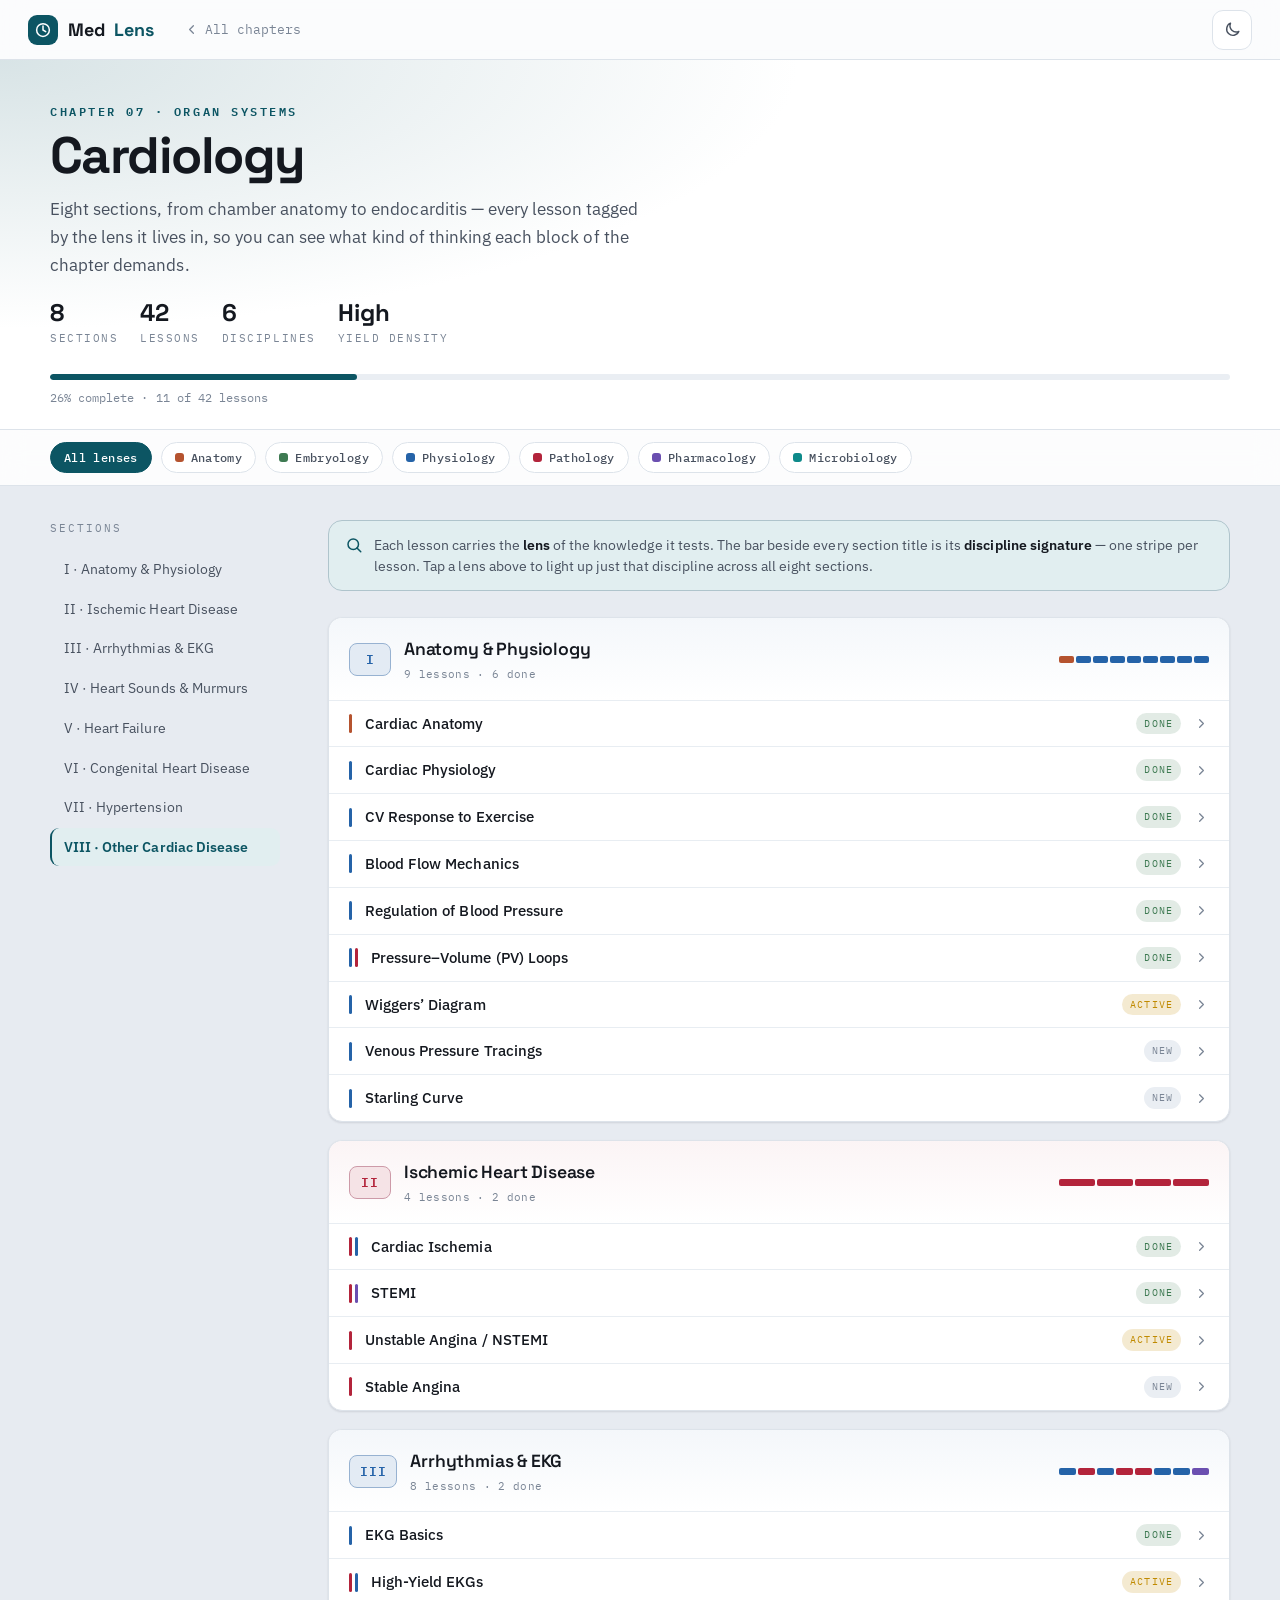
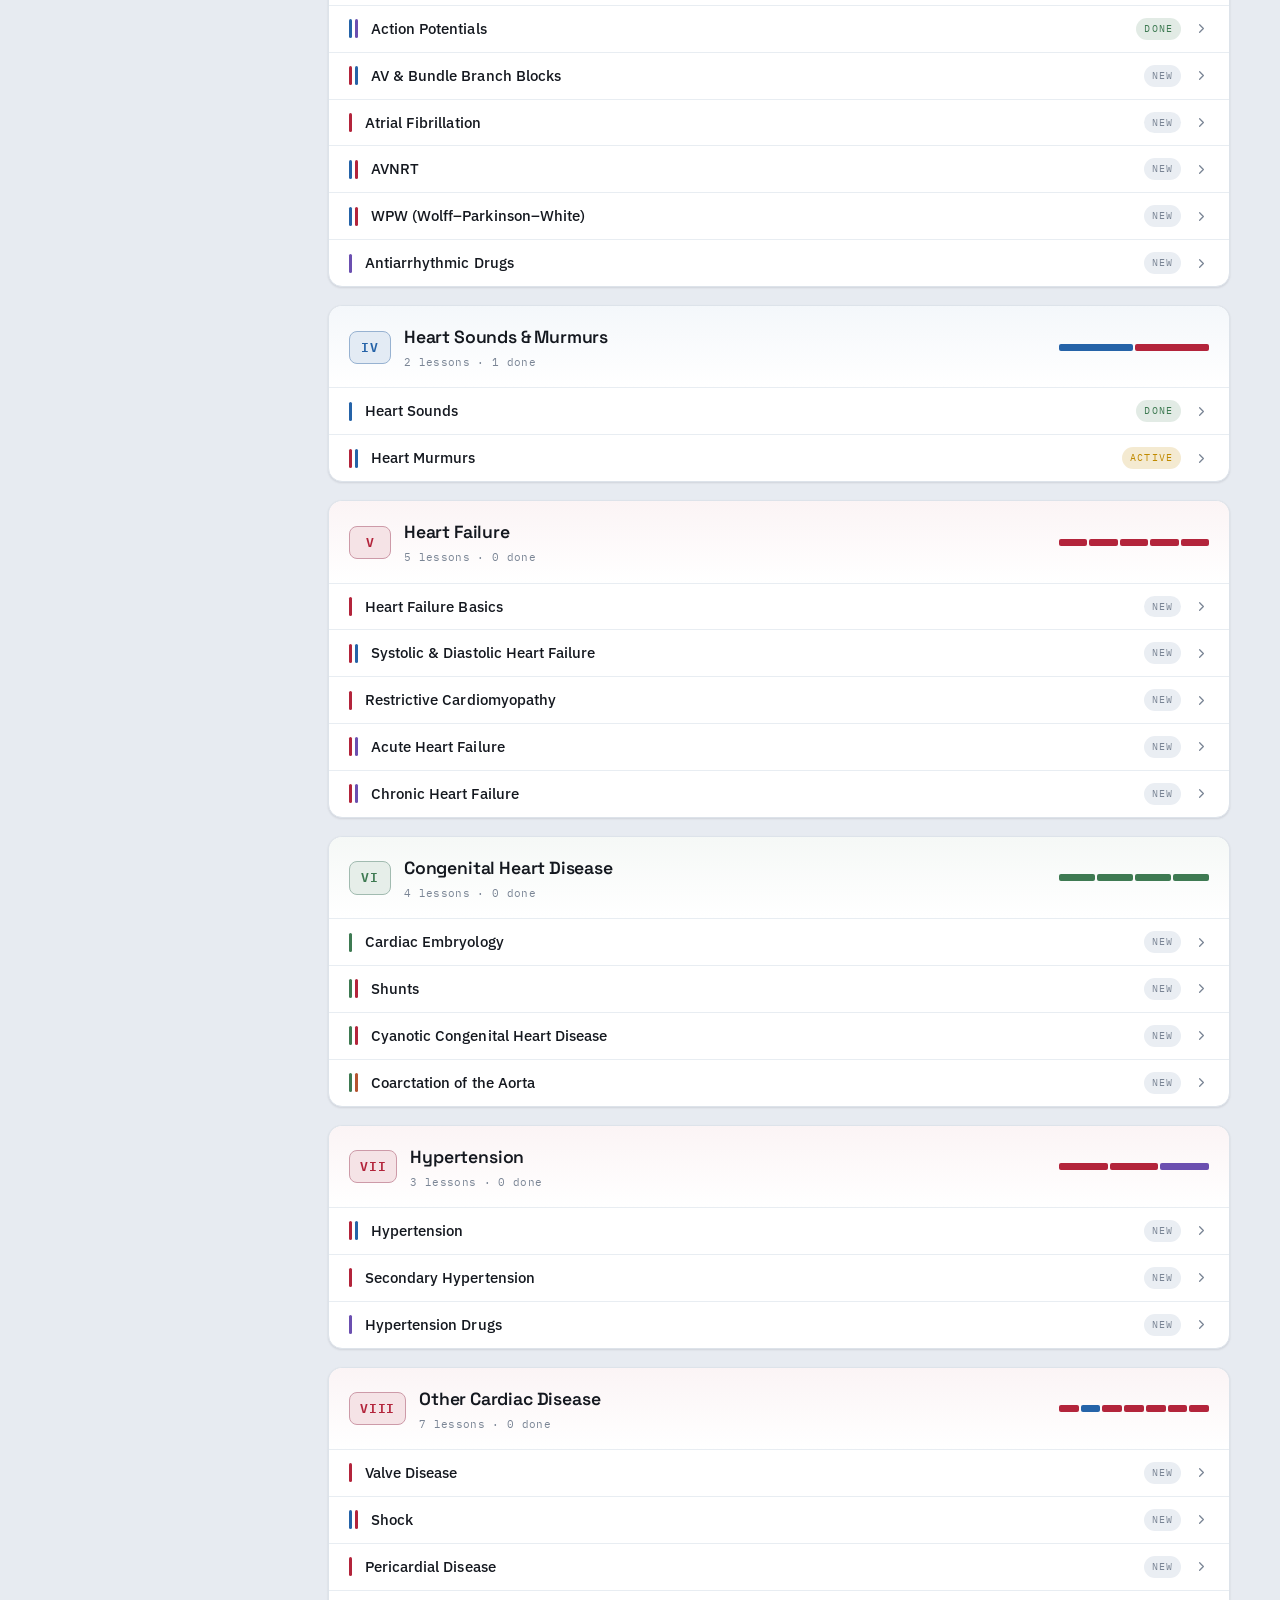
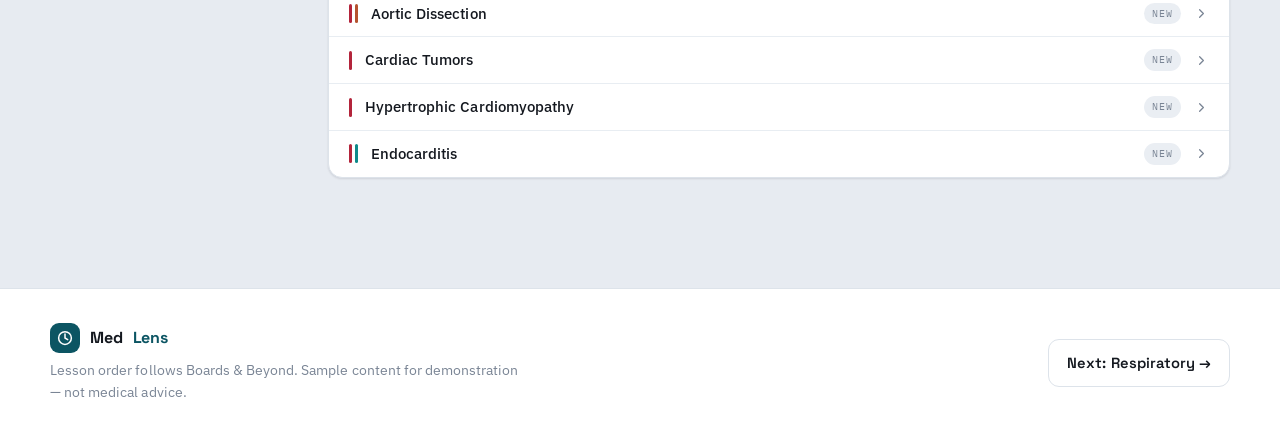
==== commit 624f631e: "Add files via upload" ====
--- a/cardiology.html
+++ b/cardiology.html
@@ -3,8 +3,8 @@
 <head>
 <meta charset="UTF-8">
 <meta name="viewport" content="width=device-width, initial-scale=1">
-<title>Cardiology — MedLens · USMLE Step 1</title>
-<meta name="description" content="Cardiology for Step 1, presented through discipline lenses: anatomy, physiology, pathology, pharmacology and embryology.">
+<title>Cardiology &mdash; MedLens &middot; USMLE Step 1</title>
+<meta name="description" content="Cardiology for Step 1 as a discipline-lensed syllabus: 8 sections, 42 lessons, each tagged by the kind of knowledge it tests.">
 <link rel="preconnect" href="https://fonts.googleapis.com">
 <link rel="preconnect" href="https://fonts.gstatic.com" crossorigin>
 <link href="https://fonts.googleapis.com/css2?family=Space+Grotesk:wght@500;600;700&family=IBM+Plex+Sans:wght@400;500;600;700&family=IBM+Plex+Mono:wght@400;500;600&display=swap" rel="stylesheet">
@@ -12,7 +12,6 @@
 </head>
 <body>
 
-<!-- top bar -->
 <header class="topbar">
   <a class="brand" href="index.html">
     <span class="brand-mark" aria-hidden="true"><svg viewBox="0 0 24 24" fill="none"><circle cx="12" cy="12" r="8.5" stroke="currentColor" stroke-width="2"/><path d="M12 6.5V12l3.6 2.2" stroke="currentColor" stroke-width="2" stroke-linecap="round"/></svg></span>
@@ -29,33 +28,32 @@
   </button>
 </header>
 
-<!-- chapter header -->
 <section class="chapthead">
   <div class="wrap">
-    <p class="eyebrow">Chapter 07 · Organ Systems</p>
+    <p class="eyebrow">Chapter 07 &middot; Organ Systems</p>
     <h1>Cardiology</h1>
-    <p class="sub">From the resting membrane to the failing ventricle — the cardiovascular system seen through every lens Step 1 will test you on.</p>
+    <p class="sub">Eight sections, from chamber anatomy to endocarditis &mdash; every lesson tagged by the lens it lives in, so you can see what kind of thinking each block of the chapter demands.</p>
     <div class="chap-stats">
-      <div class="stat"><div class="n">5</div><div class="l">Topics</div></div>
-      <div class="stat"><div class="n">38</div><div class="l">Lessons</div></div>
-      <div class="stat"><div class="n">5</div><div class="l">Disciplines</div></div>
+      <div class="stat"><div class="n">8</div><div class="l">Sections</div></div>
+      <div class="stat"><div class="n">42</div><div class="l">Lessons</div></div>
+      <div class="stat"><div class="n">6</div><div class="l">Disciplines</div></div>
       <div class="stat"><div class="n">High</div><div class="l">Yield density</div></div>
     </div>
-    <div class="progress-line"><i style="width:51%"></i></div>
-    <p class="progress-cap">51% complete · 19 of 38 lessons</p>
+    <div class="progress-line"><i style="width:26%"></i></div>
+    <p class="progress-cap">26% complete &middot; 11 of 42 lessons</p>
   </div>
 </section>
 
-<!-- discipline filter -->
 <div class="filterbar">
   <div class="wrap">
-    <div class="chips" role="group" aria-label="Filter content by discipline">
+    <div class="chips" role="group" aria-label="Filter lessons by discipline">
       <button class="chip all" data-filter="all" aria-pressed="true">All lenses</button>
       <button class="chip" data-filter="anatomy" style="--accent:var(--anatomy)" aria-pressed="false"><i class="dot"></i>Anatomy</button>
       <button class="chip" data-filter="embryo" style="--accent:var(--embryo)" aria-pressed="false"><i class="dot"></i>Embryology</button>
       <button class="chip" data-filter="physio" style="--accent:var(--physio)" aria-pressed="false"><i class="dot"></i>Physiology</button>
       <button class="chip" data-filter="patho" style="--accent:var(--patho)" aria-pressed="false"><i class="dot"></i>Pathology</button>
       <button class="chip" data-filter="pharm" style="--accent:var(--pharm)" aria-pressed="false"><i class="dot"></i>Pharmacology</button>
+      <button class="chip" data-filter="micro" style="--accent:var(--micro)" aria-pressed="false"><i class="dot"></i>Microbiology</button>
     </div>
   </div>
 </div>
@@ -63,420 +61,376 @@
 <div class="wrap">
 <div class="chapbody">
 
-  <!-- TOC -->
-  <nav class="toc" data-open="false" aria-label="Topics in this chapter">
+  <nav class="toc" data-open="false" aria-label="Sections in this chapter">
     <button class="toc-mobile-toggle" aria-expanded="false">
-      Topics in this chapter
+      Sections in this chapter
       <svg viewBox="0 0 24 24" fill="none"><path d="M6 9l6 6 6-6" stroke="currentColor" stroke-width="2" stroke-linecap="round" stroke-linejoin="round"/></svg>
     </button>
     <div class="toc-inner">
-      <div class="toc-h">On this page</div>
+      <div class="toc-h">Sections</div>
       <ol>
-        <li><a href="#anatomy">1 · Anatomy &amp; circulation</a></li>
-        <li><a href="#ap">2 · Action potentials</a></li>
-        <li><a href="#co">3 · Cardiac output</a></li>
-        <li><a href="#hf">4 · Heart failure</a></li>
-        <li><a href="#chd">5 · Congenital disease</a></li>
+        <li><a href="#s1">I &middot; Anatomy &amp; Physiology</a></li>
+        <li><a href="#s2">II &middot; Ischemic Heart Disease</a></li>
+        <li><a href="#s3">III &middot; Arrhythmias &amp; EKG</a></li>
+        <li><a href="#s4">IV &middot; Heart Sounds &amp; Murmurs</a></li>
+        <li><a href="#s5">V &middot; Heart Failure</a></li>
+        <li><a href="#s6">VI &middot; Congenital Heart Disease</a></li>
+        <li><a href="#s7">VII &middot; Hypertension</a></li>
+        <li><a href="#s8">VIII &middot; Other Cardiac Disease</a></li>
       </ol>
     </div>
   </nav>
 
-  <!-- CONTENT -->
-  <div class="content">
-
-    <!-- ===================== TOPIC 1: ANATOMY ===================== -->
-    <article class="topic reveal" id="anatomy">
-      <header class="topic-head">
-        <span class="topic-kicker">Topic 1</span>
-        <h2>Cardiac anatomy &amp; circulation</h2>
-        <div class="lensmap">
-          <span style="--c:var(--anatomy)">Anatomy</span>
-          <span style="--c:var(--physio)">Physiology</span>
-        </div>
-      </header>
-
-      <div class="glance">
-        <div class="glance-h">
-          <svg viewBox="0 0 24 24" fill="none"><path d="M12 3v18M3 12h18" stroke="currentColor" stroke-width="2" stroke-linecap="round"/><circle cx="12" cy="12" r="9" stroke="currentColor" stroke-width="2"/></svg>
-          At a glance
-        </div>
-        <ul>
-          <li>Blood flows <strong>body → RA → RV → lungs → LA → LV → body</strong>, with a valve guarding every exit.</li>
-          <li>The <strong>left coronary artery</strong> supplies the anterior wall and most of the left ventricle; the <strong>RCA</strong> supplies the inferior wall and (usually) the SA &amp; AV nodes.</li>
-          <li>Two AV valves (tricuspid, mitral) and two semilunar valves (pulmonic, aortic).</li>
-        </ul>
-      </div>
-
-      <div class="lens anatomy" data-lens="anatomy">
-        <span class="lens-label"><i class="pin"></i>Anatomy</span>
-        <h4>The four chambers &amp; the path of blood</h4>
-        <p>The heart is two pumps in series. The <span class="key">right heart</span> handles deoxygenated blood at low pressure; the <span class="key">left heart</span> drives oxygenated blood into the systemic circulation at high pressure — which is why the <strong>left ventricle wall is roughly three times thicker</strong> than the right.</p>
-
-        <figure class="figure">
-          <div class="canvas">
-            <svg viewBox="0 0 640 410" role="img" aria-label="Schematic of blood flow through the four heart chambers and valves">
-              <!-- chambers -->
-              <rect x="118" y="64" width="170" height="96" rx="14" fill="color-mix(in srgb, var(--physio) 12%, var(--surface))" stroke="var(--physio)" stroke-width="2"/>
-              <rect x="118" y="248" width="170" height="118" rx="14" fill="color-mix(in srgb, var(--physio) 12%, var(--surface))" stroke="var(--physio)" stroke-width="2"/>
-              <rect x="352" y="64" width="170" height="96" rx="14" fill="color-mix(in srgb, var(--patho) 12%, var(--surface))" stroke="var(--patho)" stroke-width="2"/>
-              <rect x="352" y="248" width="170" height="118" rx="14" fill="color-mix(in srgb, var(--patho) 12%, var(--surface))" stroke="var(--patho)" stroke-width="2"/>
-              <text x="203" y="106" text-anchor="middle" class="dlabel-b">RA</text>
-              <text x="203" y="126" text-anchor="middle" class="dlabel">right atrium</text>
-              <text x="203" y="300" text-anchor="middle" class="dlabel-b">RV</text>
-              <text x="203" y="320" text-anchor="middle" class="dlabel">right ventricle</text>
-              <text x="437" y="106" text-anchor="middle" class="dlabel-b">LA</text>
-              <text x="437" y="126" text-anchor="middle" class="dlabel">left atrium</text>
-              <text x="437" y="300" text-anchor="middle" class="dlabel-b">LV</text>
-              <text x="437" y="320" text-anchor="middle" class="dlabel">left ventricle</text>
-
-              <!-- arrows down (AV valves) -->
-              <path d="M203,160 V248" fill="none" stroke="var(--ink-faint)" stroke-width="2.5" marker-end="url(#ah)"/>
-              <path d="M437,160 V248" fill="none" stroke="var(--ink-faint)" stroke-width="2.5" marker-end="url(#ah)"/>
-              <text x="213" y="208" class="dlabel">tricuspid</text>
-              <text x="447" y="208" class="dlabel">mitral</text>
-
-              <!-- in/out vessels -->
-              <path d="M40,108 H118" fill="none" stroke="var(--physio)" stroke-width="2.5" marker-end="url(#ahb)"/>
-              <text x="40" y="96" class="dlabel">SVC / IVC</text>
-              <path d="M203,366 V392 H560 V160" fill="none" stroke="var(--patho)" stroke-width="2.5" marker-end="url(#ahr)" stroke-dasharray="0"/>
-              <text x="262" y="386" class="dlabel">aorta → body</text>
-              <path d="M118,300 H60 V108" fill="none" stroke="var(--physio)" stroke-width="0"/>
-
-              <!-- pulmonary loop -->
-              <path d="M288,300 H318 V36 H352 V64" fill="none" stroke="var(--ink-faint)" stroke-width="2.5" marker-end="url(#ah)"/>
-              <text x="304" y="28" class="dlabel">→ lungs →</text>
-              <text x="304" y="48" class="dlabel">pulmonic / PV</text>
-              <text x="437" y="392" class="dlabel" text-anchor="middle">aortic valve</text>
-
-              <defs>
-                <marker id="ah" markerWidth="9" markerHeight="9" refX="5" refY="4.5" orient="auto"><path d="M0,0 L9,4.5 L0,9 Z" fill="var(--ink-faint)"/></marker>
-                <marker id="ahb" markerWidth="9" markerHeight="9" refX="5" refY="4.5" orient="auto"><path d="M0,0 L9,4.5 L0,9 Z" fill="var(--physio)"/></marker>
-                <marker id="ahr" markerWidth="9" markerHeight="9" refX="5" refY="4.5" orient="auto"><path d="M0,0 L9,4.5 L0,9 Z" fill="var(--patho)"/></marker>
-              </defs>
-            </svg>
-          </div>
-          <figcaption><b>Fig 1</b><span>Blood path through the chambers. Blue = deoxygenated (right heart); red = oxygenated (left heart). Every exit is valve-guarded.</span></figcaption>
-        </figure>
-
-        <div class="call clinical">
-          <span class="ic"><svg viewBox="0 0 24 24" fill="none"><path d="M6 3v6a6 6 0 0 0 12 0V3" stroke="currentColor" stroke-width="1.8" stroke-linecap="round"/><circle cx="18" cy="16" r="3" stroke="currentColor" stroke-width="1.8"/><path d="M12 15v-3" stroke="currentColor" stroke-width="1.8" stroke-linecap="round"/></svg></span>
-          <div class="call-t">Clinical correlation</div>
-          <p>Listen where the blood is <em>heading</em>, not where the valve sits: the <strong>aortic</strong> valve is loudest at the right 2nd intercostal space, <strong>pulmonic</strong> at the left 2nd, <strong>mitral</strong> at the apex.</p>
-        </div>
-      </div>
-
-      <div class="lens anatomy" data-lens="anatomy">
-        <span class="lens-label"><i class="pin"></i>Anatomy</span>
-        <h4>Coronary supply</h4>
-        <ul class="tidy">
-          <li><b>LAD</b> (left anterior descending) — anterior wall + anterior ⅔ of septum. The most commonly occluded vessel.</li>
-          <li><b>LCX</b> (left circumflex) — lateral wall of the LV.</li>
-          <li><b>RCA</b> (right coronary) — inferior wall; supplies the <span class="key">SA and AV nodes</span> in ~90% of people (right-dominant).</li>
-        </ul>
-        <div class="call pitfall">
-          <span class="ic"><svg viewBox="0 0 24 24" fill="none"><path d="M12 3 2 20h20L12 3Z" stroke="currentColor" stroke-width="1.8" stroke-linejoin="round"/><path d="M12 10v4M12 17v.5" stroke="currentColor" stroke-width="2" stroke-linecap="round"/></svg></span>
-          <div class="call-t">Don't confuse</div>
-          <p>The coronaries fill during <strong>diastole</strong>, not systole — tachycardia shortens diastole and can starve the myocardium even when cardiac output looks fine.</p>
-        </div>
-      </div>
-    </article>
-
-    <!-- ===================== TOPIC 2: ACTION POTENTIALS ===================== -->
-    <article class="topic reveal" id="ap">
-      <header class="topic-head">
-        <span class="topic-kicker">Topic 2</span>
-        <h2>Cardiac action potentials &amp; conduction</h2>
-        <div class="lensmap">
-          <span style="--c:var(--physio)">Physiology</span>
-          <span style="--c:var(--pharm)">Pharmacology</span>
-        </div>
-      </header>
-
-      <div class="glance">
-        <div class="glance-h">
-          <svg viewBox="0 0 24 24" fill="none"><path d="M12 3v18M3 12h18" stroke="currentColor" stroke-width="2" stroke-linecap="round"/><circle cx="12" cy="12" r="9" stroke="currentColor" stroke-width="2"/></svg>
-          At a glance
-        </div>
-        <ul>
-          <li>Ventricular myocytes have <strong>5 phases (0–4)</strong>; the plateau (phase 2) is the signature of cardiac muscle.</li>
-          <li>Pacemaker (SA/AV node) cells have <strong>no fast Na⁺ channels</strong> — their upstroke is driven by <strong>Ca²⁺</strong>, and phase 4 slow depolarization sets the heart rate.</li>
-          <li>Conduction order: <span class="hy-term">SA node → AV node → bundle of His → Purkinje fibers</span>.</li>
-        </ul>
-      </div>
-
-      <div class="lens physio" data-lens="physio">
-        <span class="lens-label"><i class="pin"></i>Physiology</span>
-        <h4>The ventricular action potential</h4>
-        <p>Each phase is one ion telling a story. The <strong>plateau</strong> — inward <span class="lab">Ca²⁺</span> balancing outward <span class="lab">K⁺</span> — is what gives cardiac muscle its long refractory period and prevents tetany.</p>
-
-        <figure class="figure">
-          <div class="canvas">
-            <svg viewBox="0 0 660 320" role="img" aria-label="Ventricular cardiac action potential plotted as membrane potential against time, showing phases 0 through 4">
-              <line x1="66" y1="36" x2="66" y2="272" stroke="var(--line)" stroke-width="1.5"/>
-              <line x1="66" y1="272" x2="628" y2="272" stroke="var(--line)" stroke-width="1.5"/>
-              <line x1="66" y1="112" x2="628" y2="112" stroke="var(--line)" stroke-width="1" stroke-dasharray="3 5"/>
-              <text x="58" y="66" text-anchor="end" class="daxis">+20</text>
-              <text x="58" y="116" text-anchor="end" class="daxis">0</text>
-              <text x="58" y="256" text-anchor="end" class="daxis">−90</text>
-              <text x="26" y="168" class="daxis" transform="rotate(-90 26 168)">Membrane potential (mV)</text>
-              <text x="350" y="300" text-anchor="middle" class="daxis">time →</text>
-
-              <path d="M70,252 L120,252 L137,60 L151,56 L162,92 C232,100 300,102 345,108 C388,114 418,176 442,252 L620,252"
-                    fill="none" stroke="var(--physio)" stroke-width="3.5" stroke-linejoin="round" stroke-linecap="round"/>
-
-              <!-- phase numbers -->
-              <text x="120" y="48" text-anchor="middle" class="dnum">0</text>
-              <text x="160" y="44" text-anchor="middle" class="dnum">1</text>
-              <text x="250" y="92" text-anchor="middle" class="dnum">2</text>
-              <text x="436" y="150" text-anchor="middle" class="dnum">3</text>
-              <text x="545" y="244" text-anchor="middle" class="dnum">4</text>
-
-              <!-- ion notes -->
-              <text x="92" y="150" class="dlabel">Na⁺ in</text>
-              <text x="250" y="134" text-anchor="middle" class="dlabel">Ca²⁺ in · K⁺ out</text>
-              <text x="476" y="196" class="dlabel">K⁺ out</text>
-              <text x="545" y="266" text-anchor="middle" class="dlabel">resting K⁺</text>
-            </svg>
-          </div>
-          <figcaption><b>Fig 2</b><span>Phase 0 = fast Na⁺ influx · 1 = transient K⁺ efflux · 2 = plateau (Ca²⁺ in ≈ K⁺ out) · 3 = repolarizing K⁺ efflux · 4 = resting potential.</span></figcaption>
-        </figure>
-
-        <ul class="tidy">
-          <li><b>Phase 0</b> — rapid upstroke; voltage-gated <b>Na⁺</b> channels open.</li>
-          <li><b>Phase 1</b> — brief dip; Na⁺ channels close, transient <b>K⁺</b> efflux.</li>
-          <li><b>Phase 2</b> — plateau; voltage-gated <b>Ca²⁺</b> influx balances K⁺ efflux.</li>
-          <li><b>Phase 3</b> — repolarization; Ca²⁺ channels close, <b>K⁺</b> efflux dominates.</li>
-          <li><b>Phase 4</b> — resting potential maintained by K⁺ leak.</li>
-        </ul>
-      </div>
-
-      <div class="lens physio" data-lens="physio">
-        <span class="lens-label"><i class="pin"></i>Physiology</span>
-        <h4>Pacemaker cells are different</h4>
-        <p>SA and AV nodal cells lack fast Na⁺ channels. Their unstable phase 4 (the <span class="key">funny current, I<tspan>f</tspan></span>) slowly drifts toward threshold, then a <strong>Ca²⁺</strong>-driven upstroke fires. This automaticity is why the SA node sets the pace at <span class="lab">60–100 bpm</span>.</p>
-        <div class="call mnemonic">
-          <span class="ic"><svg viewBox="0 0 24 24" fill="none"><path d="M9 3a4 4 0 0 0-4 4 3.5 3.5 0 0 0-1 5 3.5 3.5 0 0 0 2 5 3 3 0 0 0 5 1V4a3 3 0 0 0-2-1Z" stroke="currentColor" stroke-width="1.6" stroke-linejoin="round"/><path d="M15 3a4 4 0 0 1 4 4 3.5 3.5 0 0 1 1 5 3.5 3.5 0 0 1-2 5 3 3 0 0 1-5 1" stroke="currentColor" stroke-width="1.6" stroke-linejoin="round"/></svg></span>
-          <div class="call-t">Mnemonic</div>
-          <p><strong>"Pacemakers Pick Calcium."</strong> Nodal upstroke = Ca²⁺ (slow), ventricular upstroke = Na⁺ (fast).</p>
-        </div>
-      </div>
-
-      <div class="lens pharm" data-lens="pharm">
-        <span class="lens-label"><i class="pin"></i>Pharmacology</span>
-        <h4>Where antiarrhythmics act</h4>
-        <p>The Vaughan-Williams classes map directly onto these phases — knowing the curve tells you the drug.</p>
-        <ul class="tidy">
-          <li><b>Class I</b> (Na⁺ blockers) — slow <span class="key">phase 0</span> upstroke.</li>
-          <li><b>Class II</b> (β-blockers) — slow nodal <span class="key">phase 4</span>, reducing rate.</li>
-          <li><b>Class III</b> (K⁺ blockers, e.g. amiodarone) — prolong <span class="key">phase 3</span> &amp; the QT interval.</li>
-          <li><b>Class IV</b> (Ca²⁺ blockers) — slow AV node conduction.</li>
-        </ul>
-        <div class="call hy">
-          <span class="ic"><svg viewBox="0 0 24 24" fill="none"><path d="M12 3l2.5 5.5L20 9l-4 4 1 6-5-3-5 3 1-6-4-4 5.5-.5L12 3Z" stroke="currentColor" stroke-width="1.6" stroke-linejoin="round"/></svg></span>
-          <div class="call-t">High-yield</div>
-          <p>Class III drugs <strong>prolong the QT</strong> → risk of <strong>torsades de pointes</strong>. This link between phase 3, QT, and torsades is tested constantly.</p>
-        </div>
-      </div>
-    </article>
-
-    <!-- ===================== TOPIC 3: CARDIAC OUTPUT ===================== -->
-    <article class="topic reveal" id="co">
-      <header class="topic-head">
-        <span class="topic-kicker">Topic 3</span>
-        <h2>Cardiac output &amp; the Frank–Starling relationship</h2>
-        <div class="lensmap">
-          <span style="--c:var(--physio)">Physiology</span>
-        </div>
-      </header>
-
-      <div class="lens physio" data-lens="physio">
-        <span class="lens-label"><i class="pin"></i>Physiology</span>
-        <h4>The equation that runs the circulation</h4>
-        <p><span class="key">Cardiac output = heart rate × stroke volume</span>. Stroke volume itself depends on three levers: <strong>preload</strong>, <strong>afterload</strong>, and <strong>contractility</strong>.</p>
-        <div class="buzz">
-          <b>CO = HR × SV</b>
-          <b>SV = EDV − ESV</b>
-          <b>EF = SV / EDV</b>
-          <b>MAP = CO × TPR</b>
-        </div>
-      </div>
-
-      <div class="lens physio" data-lens="physio">
-        <span class="lens-label"><i class="pin"></i>Physiology</span>
-        <h4>Frank–Starling: stretch makes strength</h4>
-        <p>Within limits, the more the ventricle fills (<strong>preload</strong>), the harder it contracts — stretched sarcomeres develop more force. Changing <strong>contractility</strong> shifts the entire curve up or down.</p>
-
-        <figure class="figure">
-          <div class="canvas">
-            <svg viewBox="0 0 620 330" role="img" aria-label="Frank-Starling curves plotting stroke volume against preload for increased contractility, normal, and heart failure">
-              <line x1="70" y1="32" x2="70" y2="280" stroke="var(--line)" stroke-width="1.5"/>
-              <line x1="70" y1="280" x2="588" y2="280" stroke="var(--line)" stroke-width="1.5"/>
-              <text x="30" y="158" class="daxis" transform="rotate(-90 30 158)">Stroke volume / CO</text>
-              <text x="330" y="312" text-anchor="middle" class="daxis">Preload (LV end-diastolic volume) →</text>
-
-              <!-- increased contractility -->
-              <path d="M76,250 C150,205 215,120 300,86 C380,56 470,48 582,46" fill="none" stroke="var(--physio)" stroke-width="3" stroke-linecap="round"/>
-              <!-- normal -->
-              <path d="M76,262 C170,238 250,158 340,120 C420,90 500,82 582,80" fill="none" stroke="var(--ink-soft)" stroke-width="3" stroke-linecap="round"/>
-              <!-- failure -->
-              <path d="M76,272 C200,262 320,222 430,202 C500,190 540,188 582,186" fill="none" stroke="var(--patho)" stroke-width="3" stroke-linecap="round" stroke-dasharray="2 6"/>
-
-              <text x="470" y="38" class="dlabel-b" fill="var(--physio)">↑ contractility</text>
-              <text x="498" y="74" class="dlabel-b">normal</text>
-              <text x="470" y="206" class="dlabel-b" fill="var(--patho)">heart failure</text>
-            </svg>
-          </div>
-          <figcaption><b>Fig 3</b><span>Sympathetic drive, digoxin and ↑Ca²⁺ raise the curve. Heart failure, β-blockade and ischemia lower it.</span></figcaption>
-        </figure>
-
-        <ul class="tidy">
-          <li><b>↑ Contractility</b> — catecholamines, digoxin. Curve shifts <span class="key">up</span>.</li>
-          <li><b>↓ Contractility</b> — heart failure, β-blockers, ischemia, acidosis. Curve shifts <span class="key">down</span>.</li>
-          <li><b>↑ Preload</b> — exercise, fluids, pregnancy. Move <span class="key">right</span> along the curve.</li>
-        </ul>
-
-        <div class="call clinical">
-          <span class="ic"><svg viewBox="0 0 24 24" fill="none"><path d="M6 3v6a6 6 0 0 0 12 0V3" stroke="currentColor" stroke-width="1.8" stroke-linecap="round"/><circle cx="18" cy="16" r="3" stroke="currentColor" stroke-width="1.8"/><path d="M12 15v-3" stroke="currentColor" stroke-width="1.8" stroke-linecap="round"/></svg></span>
-          <div class="call-t">Clinical correlation</div>
-          <p>A failing heart sits on a low, flat curve — it can't recruit more stroke volume from extra filling, so giving too much fluid just raises pressures and causes <strong>pulmonary edema</strong>.</p>
-        </div>
-      </div>
-    </article>
-
-    <!-- ===================== TOPIC 4: HEART FAILURE ===================== -->
-    <article class="topic reveal" id="hf">
-      <header class="topic-head">
-        <span class="topic-kicker">Topic 4</span>
-        <h2>Heart failure</h2>
-        <div class="lensmap">
-          <span style="--c:var(--patho)">Pathology</span>
-          <span style="--c:var(--physio)">Physiology</span>
-          <span style="--c:var(--pharm)">Pharmacology</span>
-        </div>
-      </header>
-
-      <div class="glance">
-        <div class="glance-h">
-          <svg viewBox="0 0 24 24" fill="none"><path d="M12 3v18M3 12h18" stroke="currentColor" stroke-width="2" stroke-linecap="round"/><circle cx="12" cy="12" r="9" stroke="currentColor" stroke-width="2"/></svg>
-          At a glance
-        </div>
-        <ul>
-          <li><strong>Left HF</strong> backs up into the lungs → dyspnea, orthopnea, crackles.</li>
-          <li><strong>Right HF</strong> backs up into the body → JVD, peripheral edema, hepatomegaly. Its #1 cause is <strong>left HF</strong>.</li>
-          <li>Drugs that improve <em>mortality</em>: <span class="hy-term">ACE inhibitors / ARBs, β-blockers, aldosterone antagonists, SGLT2 inhibitors</span>.</li>
-        </ul>
-      </div>
-
-      <div class="lens patho" data-lens="patho">
-        <span class="lens-label"><i class="pin"></i>Pathology</span>
-        <h4>Systolic vs diastolic — a pump problem vs a filling problem</h4>
-        <div class="compare-scroll">
-          <table class="compare">
-            <thead><tr><th></th><th>Systolic (HFrEF)</th><th>Diastolic (HFpEF)</th></tr></thead>
-            <tbody>
-              <tr><th>Core defect</th><td>Weak contraction</td><td>Stiff, non-compliant ventricle</td></tr>
-              <tr><th>Ejection fraction</th><td>Reduced (<span class="lab">&lt;40%</span>)</td><td>Preserved (<span class="lab">≥50%</span>)</td></tr>
-              <tr><th>Ventricle</th><td>Dilated, thin</td><td>Hypertrophied, small cavity</td></tr>
-              <tr><th>Typical cause</th><td>Prior MI, dilated cardiomyopathy</td><td>Chronic hypertension, aging</td></tr>
-            </tbody>
-          </table>
-        </div>
-      </div>
-
-      <div class="lens physio" data-lens="physio">
-        <span class="lens-label"><i class="pin"></i>Physiology</span>
-        <h4>Why the body makes it worse</h4>
-        <p>Falling output triggers <strong>RAAS</strong> and sympathetic activation — a sensible short-term fix that, sustained, raises afterload and preload until the failing ventricle is overwhelmed. This <span class="key">maladaptive remodeling</span> is the target of nearly every effective HF drug.</p>
-        <div class="buzz">
-          <b>↑ BNP</b>
-          <b>↑ RAAS</b>
-          <b>↑ Sympathetic tone</b>
-          <b>Ventricular remodeling</b>
-        </div>
-      </div>
-
-      <div class="lens pharm" data-lens="pharm">
-        <span class="lens-label"><i class="pin"></i>Pharmacology</span>
-        <h4>Treat the physiology, not just the symptoms</h4>
-        <ul class="tidy">
-          <li><b>ACE-i / ARB</b> — block RAAS; reduce afterload &amp; remodeling. <span class="key">Improve survival.</span></li>
-          <li><b>β-blockers</b> — blunt sympathetic overdrive. <span class="key">Improve survival</span> (start low, go slow).</li>
-          <li><b>Aldosterone antagonists</b> — spironolactone; anti-remodeling. <span class="key">Improve survival.</span></li>
-          <li><b>Loop diuretics</b> — relieve congestion &amp; edema (symptoms, not mortality).</li>
-        </ul>
-        <div class="call pitfall">
-          <span class="ic"><svg viewBox="0 0 24 24" fill="none"><path d="M12 3 2 20h20L12 3Z" stroke="currentColor" stroke-width="1.8" stroke-linejoin="round"/><path d="M12 10v4M12 17v.5" stroke="currentColor" stroke-width="2" stroke-linecap="round"/></svg></span>
-          <div class="call-t">Don't confuse</div>
-          <p>Diuretics make patients <em>feel</em> dramatically better but don't extend life. Step 1 loves the distinction between <strong>symptom relief</strong> and <strong>mortality benefit</strong>.</p>
-        </div>
-      </div>
-    </article>
-
-    <!-- ===================== TOPIC 5: CONGENITAL ===================== -->
-    <article class="topic reveal" id="chd">
-      <header class="topic-head">
-        <span class="topic-kicker">Topic 5</span>
-        <h2>Congenital heart disease</h2>
-        <div class="lensmap">
-          <span style="--c:var(--embryo)">Embryology</span>
-          <span style="--c:var(--anatomy)">Anatomy</span>
-          <span style="--c:var(--patho)">Pathology</span>
-        </div>
-      </header>
-
-      <div class="lens embryo" data-lens="embryo">
-        <span class="lens-label"><i class="pin"></i>Embryology</span>
-        <h4>How the defect is built</h4>
-        <p>The heart begins as a single tube that loops and septates around weeks 3–8. Failure to fully partition the chambers or great vessels produces a <span class="key">shunt</span> — the central concept of congenital heart disease.</p>
-        <div class="call mnemonic">
-          <span class="ic"><svg viewBox="0 0 24 24" fill="none"><path d="M9 3a4 4 0 0 0-4 4 3.5 3.5 0 0 0-1 5 3.5 3.5 0 0 0 2 5 3 3 0 0 0 5 1V4a3 3 0 0 0-2-1Z" stroke="currentColor" stroke-width="1.6" stroke-linejoin="round"/><path d="M15 3a4 4 0 0 1 4 4 3.5 3.5 0 0 1 1 5 3.5 3.5 0 0 1-2 5 3 3 0 0 1-5 1" stroke="currentColor" stroke-width="1.6" stroke-linejoin="round"/></svg></span>
-          <div class="call-t">Mnemonic</div>
-          <p><strong>"The 5 T's"</strong> of cyanosis: <strong>T</strong>runcus arteriosus, <strong>T</strong>ransposition, <strong>T</strong>ricuspid atresia, <strong>T</strong>etralogy of Fallot, <strong>T</strong>otal anomalous pulmonary venous return.</p>
-        </div>
-      </div>
-
-      <div class="lens patho" data-lens="patho">
-        <span class="lens-label"><i class="pin"></i>Pathology</span>
-        <h4>Left-to-right vs right-to-left shunts</h4>
-        <ul class="tidy">
-          <li><b>Left → right</b> (acyanotic): <span class="key">VSD, ASD, PDA</span>. Higher left-sided pressure pushes oxygenated blood back to the lungs. <em>Late</em> cyanosis if untreated.</li>
-          <li><b>Right → left</b> (cyanotic): the 5 T's. Deoxygenated blood bypasses the lungs → <em>early</em> cyanosis.</li>
-        </ul>
-        <div class="call pitfall">
-          <span class="ic"><svg viewBox="0 0 24 24" fill="none"><path d="M12 3 2 20h20L12 3Z" stroke="currentColor" stroke-width="1.8" stroke-linejoin="round"/><path d="M12 10v4M12 17v.5" stroke="currentColor" stroke-width="2" stroke-linecap="round"/></svg></span>
-          <div class="call-t">Don't confuse</div>
-          <p>An untreated left-to-right shunt can reverse once pulmonary pressures climb — <strong>Eisenmenger syndrome</strong> — turning a "pink" baby blue years later.</p>
-        </div>
-      </div>
-
-      <div class="lens anatomy" data-lens="anatomy">
-        <span class="lens-label"><i class="pin"></i>Anatomy</span>
-        <h4>Tetralogy of Fallot — the four pieces</h4>
-        <ul class="tidy">
-          <li><b>P</b>ulmonary stenosis (the driver of severity)</li>
-          <li><b>R</b>ight ventricular hypertrophy</li>
-          <li><b>O</b>verriding aorta</li>
-          <li><b>V</b>SD</li>
-        </ul>
-        <div class="call hy">
-          <span class="ic"><svg viewBox="0 0 24 24" fill="none"><path d="M12 3l2.5 5.5L20 9l-4 4 1 6-5-3-5 3 1-6-4-4 5.5-.5L12 3Z" stroke="currentColor" stroke-width="1.6" stroke-linejoin="round"/></svg></span>
-          <div class="call-t">High-yield</div>
-          <p>Mnemonic <strong>"PROVe"</strong>. The classic <strong>boot-shaped heart</strong> on X-ray, and the child who squats during "tet spells" to raise systemic resistance and reduce the right-to-left shunt.</p>
-        </div>
-      </div>
-    </article>
-
-  </div><!-- /content -->
-</div><!-- /chapbody -->
-</div><!-- /wrap -->
+  <main class="chapmain">
+    <div class="syllabus-intro reveal">
+      <svg viewBox="0 0 24 24" fill="none"><circle cx="11" cy="11" r="7" stroke="currentColor" stroke-width="2"/><path d="M16 16l5 5" stroke="currentColor" stroke-width="2" stroke-linecap="round"/></svg>
+      <div>Each lesson carries the <b>lens</b> of the knowledge it tests. The bar beside every section title is its <b>discipline signature</b> &mdash; one stripe per lesson. Tap a lens above to light up just that discipline across all eight sections.</div>
+    </div>
+
+  <section class="lsec reveal" id="s1" style="--accent:var(--physio)">
+    <div class="lsec-head">
+      <span class="lsec-num">I</span>
+      <div class="lsec-titles">
+        <div class="lsec-title">Anatomy &amp; Physiology</div>
+        <div class="lsec-sub">9 lessons &middot; 6 done</div>
+      </div>
+      <div class="lensbar" aria-hidden="true"><i style="--seg:var(--anatomy)"></i><i style="--seg:var(--physio)"></i><i style="--seg:var(--physio)"></i><i style="--seg:var(--physio)"></i><i style="--seg:var(--physio)"></i><i style="--seg:var(--physio)"></i><i style="--seg:var(--physio)"></i><i style="--seg:var(--physio)"></i><i style="--seg:var(--physio)"></i></div>
+    </div>
+    <a class="lrow" data-lens="anatomy" href="#" data-stub>
+      <span class="lrow-ticks" aria-hidden="true"><i style="background:var(--anatomy)"></i></span>
+      <span class="lrow-title">Cardiac Anatomy</span>
+      <span class="lrow-state done">Done</span>
+      <svg class="lrow-arrow" viewBox="0 0 24 24" fill="none"><path d="M9 6l6 6-6 6" stroke="currentColor" stroke-width="2" stroke-linecap="round" stroke-linejoin="round"/></svg>
+    </a>
+    <a class="lrow" data-lens="physio" href="#" data-stub>
+      <span class="lrow-ticks" aria-hidden="true"><i style="background:var(--physio)"></i></span>
+      <span class="lrow-title">Cardiac Physiology</span>
+      <span class="lrow-state done">Done</span>
+      <svg class="lrow-arrow" viewBox="0 0 24 24" fill="none"><path d="M9 6l6 6-6 6" stroke="currentColor" stroke-width="2" stroke-linecap="round" stroke-linejoin="round"/></svg>
+    </a>
+    <a class="lrow" data-lens="physio" href="#" data-stub>
+      <span class="lrow-ticks" aria-hidden="true"><i style="background:var(--physio)"></i></span>
+      <span class="lrow-title">CV Response to Exercise</span>
+      <span class="lrow-state done">Done</span>
+      <svg class="lrow-arrow" viewBox="0 0 24 24" fill="none"><path d="M9 6l6 6-6 6" stroke="currentColor" stroke-width="2" stroke-linecap="round" stroke-linejoin="round"/></svg>
+    </a>
+    <a class="lrow" data-lens="physio" href="#" data-stub>
+      <span class="lrow-ticks" aria-hidden="true"><i style="background:var(--physio)"></i></span>
+      <span class="lrow-title">Blood Flow Mechanics</span>
+      <span class="lrow-state done">Done</span>
+      <svg class="lrow-arrow" viewBox="0 0 24 24" fill="none"><path d="M9 6l6 6-6 6" stroke="currentColor" stroke-width="2" stroke-linecap="round" stroke-linejoin="round"/></svg>
+    </a>
+    <a class="lrow" data-lens="physio" href="#" data-stub>
+      <span class="lrow-ticks" aria-hidden="true"><i style="background:var(--physio)"></i></span>
+      <span class="lrow-title">Regulation of Blood Pressure</span>
+      <span class="lrow-state done">Done</span>
+      <svg class="lrow-arrow" viewBox="0 0 24 24" fill="none"><path d="M9 6l6 6-6 6" stroke="currentColor" stroke-width="2" stroke-linecap="round" stroke-linejoin="round"/></svg>
+    </a>
+    <a class="lrow" data-lens="physio patho" href="pv-loops.html">
+      <span class="lrow-ticks" aria-hidden="true"><i style="background:var(--physio)"></i><i style="background:var(--patho)"></i></span>
+      <span class="lrow-title">Pressure&ndash;Volume (PV) Loops</span>
+      <span class="lrow-state done">Done</span>
+      <svg class="lrow-arrow" viewBox="0 0 24 24" fill="none"><path d="M9 6l6 6-6 6" stroke="currentColor" stroke-width="2" stroke-linecap="round" stroke-linejoin="round"/></svg>
+    </a>
+    <a class="lrow" data-lens="physio" href="#" data-stub>
+      <span class="lrow-ticks" aria-hidden="true"><i style="background:var(--physio)"></i></span>
+      <span class="lrow-title">Wiggers&rsquo; Diagram</span>
+      <span class="lrow-state prog">Active</span>
+      <svg class="lrow-arrow" viewBox="0 0 24 24" fill="none"><path d="M9 6l6 6-6 6" stroke="currentColor" stroke-width="2" stroke-linecap="round" stroke-linejoin="round"/></svg>
+    </a>
+    <a class="lrow" data-lens="physio" href="#" data-stub>
+      <span class="lrow-ticks" aria-hidden="true"><i style="background:var(--physio)"></i></span>
+      <span class="lrow-title">Venous Pressure Tracings</span>
+      <span class="lrow-state new">New</span>
+      <svg class="lrow-arrow" viewBox="0 0 24 24" fill="none"><path d="M9 6l6 6-6 6" stroke="currentColor" stroke-width="2" stroke-linecap="round" stroke-linejoin="round"/></svg>
+    </a>
+    <a class="lrow" data-lens="physio" href="#" data-stub>
+      <span class="lrow-ticks" aria-hidden="true"><i style="background:var(--physio)"></i></span>
+      <span class="lrow-title">Starling Curve</span>
+      <span class="lrow-state new">New</span>
+      <svg class="lrow-arrow" viewBox="0 0 24 24" fill="none"><path d="M9 6l6 6-6 6" stroke="currentColor" stroke-width="2" stroke-linecap="round" stroke-linejoin="round"/></svg>
+    </a>
+  </section>
+  <section class="lsec reveal" id="s2" style="--accent:var(--patho)">
+    <div class="lsec-head">
+      <span class="lsec-num">II</span>
+      <div class="lsec-titles">
+        <div class="lsec-title">Ischemic Heart Disease</div>
+        <div class="lsec-sub">4 lessons &middot; 2 done</div>
+      </div>
+      <div class="lensbar" aria-hidden="true"><i style="--seg:var(--patho)"></i><i style="--seg:var(--patho)"></i><i style="--seg:var(--patho)"></i><i style="--seg:var(--patho)"></i></div>
+    </div>
+    <a class="lrow" data-lens="patho physio" href="#" data-stub>
+      <span class="lrow-ticks" aria-hidden="true"><i style="background:var(--patho)"></i><i style="background:var(--physio)"></i></span>
+      <span class="lrow-title">Cardiac Ischemia</span>
+      <span class="lrow-state done">Done</span>
+      <svg class="lrow-arrow" viewBox="0 0 24 24" fill="none"><path d="M9 6l6 6-6 6" stroke="currentColor" stroke-width="2" stroke-linecap="round" stroke-linejoin="round"/></svg>
+    </a>
+    <a class="lrow" data-lens="patho pharm" href="#" data-stub>
+      <span class="lrow-ticks" aria-hidden="true"><i style="background:var(--patho)"></i><i style="background:var(--pharm)"></i></span>
+      <span class="lrow-title">STEMI</span>
+      <span class="lrow-state done">Done</span>
+      <svg class="lrow-arrow" viewBox="0 0 24 24" fill="none"><path d="M9 6l6 6-6 6" stroke="currentColor" stroke-width="2" stroke-linecap="round" stroke-linejoin="round"/></svg>
+    </a>
+    <a class="lrow" data-lens="patho" href="#" data-stub>
+      <span class="lrow-ticks" aria-hidden="true"><i style="background:var(--patho)"></i></span>
+      <span class="lrow-title">Unstable Angina / NSTEMI</span>
+      <span class="lrow-state prog">Active</span>
+      <svg class="lrow-arrow" viewBox="0 0 24 24" fill="none"><path d="M9 6l6 6-6 6" stroke="currentColor" stroke-width="2" stroke-linecap="round" stroke-linejoin="round"/></svg>
+    </a>
+    <a class="lrow" data-lens="patho" href="#" data-stub>
+      <span class="lrow-ticks" aria-hidden="true"><i style="background:var(--patho)"></i></span>
+      <span class="lrow-title">Stable Angina</span>
+      <span class="lrow-state new">New</span>
+      <svg class="lrow-arrow" viewBox="0 0 24 24" fill="none"><path d="M9 6l6 6-6 6" stroke="currentColor" stroke-width="2" stroke-linecap="round" stroke-linejoin="round"/></svg>
+    </a>
+  </section>
+  <section class="lsec reveal" id="s3" style="--accent:var(--physio)">
+    <div class="lsec-head">
+      <span class="lsec-num">III</span>
+      <div class="lsec-titles">
+        <div class="lsec-title">Arrhythmias &amp; EKG</div>
+        <div class="lsec-sub">8 lessons &middot; 2 done</div>
+      </div>
+      <div class="lensbar" aria-hidden="true"><i style="--seg:var(--physio)"></i><i style="--seg:var(--patho)"></i><i style="--seg:var(--physio)"></i><i style="--seg:var(--patho)"></i><i style="--seg:var(--patho)"></i><i style="--seg:var(--physio)"></i><i style="--seg:var(--physio)"></i><i style="--seg:var(--pharm)"></i></div>
+    </div>
+    <a class="lrow" data-lens="physio" href="#" data-stub>
+      <span class="lrow-ticks" aria-hidden="true"><i style="background:var(--physio)"></i></span>
+      <span class="lrow-title">EKG Basics</span>
+      <span class="lrow-state done">Done</span>
+      <svg class="lrow-arrow" viewBox="0 0 24 24" fill="none"><path d="M9 6l6 6-6 6" stroke="currentColor" stroke-width="2" stroke-linecap="round" stroke-linejoin="round"/></svg>
+    </a>
+    <a class="lrow" data-lens="patho physio" href="#" data-stub>
+      <span class="lrow-ticks" aria-hidden="true"><i style="background:var(--patho)"></i><i style="background:var(--physio)"></i></span>
+      <span class="lrow-title">High-Yield EKGs</span>
+      <span class="lrow-state prog">Active</span>
+      <svg class="lrow-arrow" viewBox="0 0 24 24" fill="none"><path d="M9 6l6 6-6 6" stroke="currentColor" stroke-width="2" stroke-linecap="round" stroke-linejoin="round"/></svg>
+    </a>
+    <a class="lrow" data-lens="physio pharm" href="#" data-stub>
+      <span class="lrow-ticks" aria-hidden="true"><i style="background:var(--physio)"></i><i style="background:var(--pharm)"></i></span>
+      <span class="lrow-title">Action Potentials</span>
+      <span class="lrow-state done">Done</span>
+      <svg class="lrow-arrow" viewBox="0 0 24 24" fill="none"><path d="M9 6l6 6-6 6" stroke="currentColor" stroke-width="2" stroke-linecap="round" stroke-linejoin="round"/></svg>
+    </a>
+    <a class="lrow" data-lens="patho physio" href="#" data-stub>
+      <span class="lrow-ticks" aria-hidden="true"><i style="background:var(--patho)"></i><i style="background:var(--physio)"></i></span>
+      <span class="lrow-title">AV &amp; Bundle Branch Blocks</span>
+      <span class="lrow-state new">New</span>
+      <svg class="lrow-arrow" viewBox="0 0 24 24" fill="none"><path d="M9 6l6 6-6 6" stroke="currentColor" stroke-width="2" stroke-linecap="round" stroke-linejoin="round"/></svg>
+    </a>
+    <a class="lrow" data-lens="patho" href="#" data-stub>
+      <span class="lrow-ticks" aria-hidden="true"><i style="background:var(--patho)"></i></span>
+      <span class="lrow-title">Atrial Fibrillation</span>
+      <span class="lrow-state new">New</span>
+      <svg class="lrow-arrow" viewBox="0 0 24 24" fill="none"><path d="M9 6l6 6-6 6" stroke="currentColor" stroke-width="2" stroke-linecap="round" stroke-linejoin="round"/></svg>
+    </a>
+    <a class="lrow" data-lens="physio patho" href="#" data-stub>
+      <span class="lrow-ticks" aria-hidden="true"><i style="background:var(--physio)"></i><i style="background:var(--patho)"></i></span>
+      <span class="lrow-title">AVNRT</span>
+      <span class="lrow-state new">New</span>
+      <svg class="lrow-arrow" viewBox="0 0 24 24" fill="none"><path d="M9 6l6 6-6 6" stroke="currentColor" stroke-width="2" stroke-linecap="round" stroke-linejoin="round"/></svg>
+    </a>
+    <a class="lrow" data-lens="physio patho" href="#" data-stub>
+      <span class="lrow-ticks" aria-hidden="true"><i style="background:var(--physio)"></i><i style="background:var(--patho)"></i></span>
+      <span class="lrow-title">WPW (Wolff&ndash;Parkinson&ndash;White)</span>
+      <span class="lrow-state new">New</span>
+      <svg class="lrow-arrow" viewBox="0 0 24 24" fill="none"><path d="M9 6l6 6-6 6" stroke="currentColor" stroke-width="2" stroke-linecap="round" stroke-linejoin="round"/></svg>
+    </a>
+    <a class="lrow" data-lens="pharm" href="#" data-stub>
+      <span class="lrow-ticks" aria-hidden="true"><i style="background:var(--pharm)"></i></span>
+      <span class="lrow-title">Antiarrhythmic Drugs</span>
+      <span class="lrow-state new">New</span>
+      <svg class="lrow-arrow" viewBox="0 0 24 24" fill="none"><path d="M9 6l6 6-6 6" stroke="currentColor" stroke-width="2" stroke-linecap="round" stroke-linejoin="round"/></svg>
+    </a>
+  </section>
+  <section class="lsec reveal" id="s4" style="--accent:var(--physio)">
+    <div class="lsec-head">
+      <span class="lsec-num">IV</span>
+      <div class="lsec-titles">
+        <div class="lsec-title">Heart Sounds &amp; Murmurs</div>
+        <div class="lsec-sub">2 lessons &middot; 1 done</div>
+      </div>
+      <div class="lensbar" aria-hidden="true"><i style="--seg:var(--physio)"></i><i style="--seg:var(--patho)"></i></div>
+    </div>
+    <a class="lrow" data-lens="physio" href="#" data-stub>
+      <span class="lrow-ticks" aria-hidden="true"><i style="background:var(--physio)"></i></span>
+      <span class="lrow-title">Heart Sounds</span>
+      <span class="lrow-state done">Done</span>
+      <svg class="lrow-arrow" viewBox="0 0 24 24" fill="none"><path d="M9 6l6 6-6 6" stroke="currentColor" stroke-width="2" stroke-linecap="round" stroke-linejoin="round"/></svg>
+    </a>
+    <a class="lrow" data-lens="patho physio" href="#" data-stub>
+      <span class="lrow-ticks" aria-hidden="true"><i style="background:var(--patho)"></i><i style="background:var(--physio)"></i></span>
+      <span class="lrow-title">Heart Murmurs</span>
+      <span class="lrow-state prog">Active</span>
+      <svg class="lrow-arrow" viewBox="0 0 24 24" fill="none"><path d="M9 6l6 6-6 6" stroke="currentColor" stroke-width="2" stroke-linecap="round" stroke-linejoin="round"/></svg>
+    </a>
+  </section>
+  <section class="lsec reveal" id="s5" style="--accent:var(--patho)">
+    <div class="lsec-head">
+      <span class="lsec-num">V</span>
+      <div class="lsec-titles">
+        <div class="lsec-title">Heart Failure</div>
+        <div class="lsec-sub">5 lessons &middot; 0 done</div>
+      </div>
+      <div class="lensbar" aria-hidden="true"><i style="--seg:var(--patho)"></i><i style="--seg:var(--patho)"></i><i style="--seg:var(--patho)"></i><i style="--seg:var(--patho)"></i><i style="--seg:var(--patho)"></i></div>
+    </div>
+    <a class="lrow" data-lens="patho" href="#" data-stub>
+      <span class="lrow-ticks" aria-hidden="true"><i style="background:var(--patho)"></i></span>
+      <span class="lrow-title">Heart Failure Basics</span>
+      <span class="lrow-state new">New</span>
+      <svg class="lrow-arrow" viewBox="0 0 24 24" fill="none"><path d="M9 6l6 6-6 6" stroke="currentColor" stroke-width="2" stroke-linecap="round" stroke-linejoin="round"/></svg>
+    </a>
+    <a class="lrow" data-lens="patho physio" href="#" data-stub>
+      <span class="lrow-ticks" aria-hidden="true"><i style="background:var(--patho)"></i><i style="background:var(--physio)"></i></span>
+      <span class="lrow-title">Systolic &amp; Diastolic Heart Failure</span>
+      <span class="lrow-state new">New</span>
+      <svg class="lrow-arrow" viewBox="0 0 24 24" fill="none"><path d="M9 6l6 6-6 6" stroke="currentColor" stroke-width="2" stroke-linecap="round" stroke-linejoin="round"/></svg>
+    </a>
+    <a class="lrow" data-lens="patho" href="#" data-stub>
+      <span class="lrow-ticks" aria-hidden="true"><i style="background:var(--patho)"></i></span>
+      <span class="lrow-title">Restrictive Cardiomyopathy</span>
+      <span class="lrow-state new">New</span>
+      <svg class="lrow-arrow" viewBox="0 0 24 24" fill="none"><path d="M9 6l6 6-6 6" stroke="currentColor" stroke-width="2" stroke-linecap="round" stroke-linejoin="round"/></svg>
+    </a>
+    <a class="lrow" data-lens="patho pharm" href="#" data-stub>
+      <span class="lrow-ticks" aria-hidden="true"><i style="background:var(--patho)"></i><i style="background:var(--pharm)"></i></span>
+      <span class="lrow-title">Acute Heart Failure</span>
+      <span class="lrow-state new">New</span>
+      <svg class="lrow-arrow" viewBox="0 0 24 24" fill="none"><path d="M9 6l6 6-6 6" stroke="currentColor" stroke-width="2" stroke-linecap="round" stroke-linejoin="round"/></svg>
+    </a>
+    <a class="lrow" data-lens="patho pharm" href="#" data-stub>
+      <span class="lrow-ticks" aria-hidden="true"><i style="background:var(--patho)"></i><i style="background:var(--pharm)"></i></span>
+      <span class="lrow-title">Chronic Heart Failure</span>
+      <span class="lrow-state new">New</span>
+      <svg class="lrow-arrow" viewBox="0 0 24 24" fill="none"><path d="M9 6l6 6-6 6" stroke="currentColor" stroke-width="2" stroke-linecap="round" stroke-linejoin="round"/></svg>
+    </a>
+  </section>
+  <section class="lsec reveal" id="s6" style="--accent:var(--embryo)">
+    <div class="lsec-head">
+      <span class="lsec-num">VI</span>
+      <div class="lsec-titles">
+        <div class="lsec-title">Congenital Heart Disease</div>
+        <div class="lsec-sub">4 lessons &middot; 0 done</div>
+      </div>
+      <div class="lensbar" aria-hidden="true"><i style="--seg:var(--embryo)"></i><i style="--seg:var(--embryo)"></i><i style="--seg:var(--embryo)"></i><i style="--seg:var(--embryo)"></i></div>
+    </div>
+    <a class="lrow" data-lens="embryo" href="#" data-stub>
+      <span class="lrow-ticks" aria-hidden="true"><i style="background:var(--embryo)"></i></span>
+      <span class="lrow-title">Cardiac Embryology</span>
+      <span class="lrow-state new">New</span>
+      <svg class="lrow-arrow" viewBox="0 0 24 24" fill="none"><path d="M9 6l6 6-6 6" stroke="currentColor" stroke-width="2" stroke-linecap="round" stroke-linejoin="round"/></svg>
+    </a>
+    <a class="lrow" data-lens="embryo patho" href="#" data-stub>
+      <span class="lrow-ticks" aria-hidden="true"><i style="background:var(--embryo)"></i><i style="background:var(--patho)"></i></span>
+      <span class="lrow-title">Shunts</span>
+      <span class="lrow-state new">New</span>
+      <svg class="lrow-arrow" viewBox="0 0 24 24" fill="none"><path d="M9 6l6 6-6 6" stroke="currentColor" stroke-width="2" stroke-linecap="round" stroke-linejoin="round"/></svg>
+    </a>
+    <a class="lrow" data-lens="embryo patho" href="#" data-stub>
+      <span class="lrow-ticks" aria-hidden="true"><i style="background:var(--embryo)"></i><i style="background:var(--patho)"></i></span>
+      <span class="lrow-title">Cyanotic Congenital Heart Disease</span>
+      <span class="lrow-state new">New</span>
+      <svg class="lrow-arrow" viewBox="0 0 24 24" fill="none"><path d="M9 6l6 6-6 6" stroke="currentColor" stroke-width="2" stroke-linecap="round" stroke-linejoin="round"/></svg>
+    </a>
+    <a class="lrow" data-lens="embryo anatomy" href="#" data-stub>
+      <span class="lrow-ticks" aria-hidden="true"><i style="background:var(--embryo)"></i><i style="background:var(--anatomy)"></i></span>
+      <span class="lrow-title">Coarctation of the Aorta</span>
+      <span class="lrow-state new">New</span>
+      <svg class="lrow-arrow" viewBox="0 0 24 24" fill="none"><path d="M9 6l6 6-6 6" stroke="currentColor" stroke-width="2" stroke-linecap="round" stroke-linejoin="round"/></svg>
+    </a>
+  </section>
+  <section class="lsec reveal" id="s7" style="--accent:var(--patho)">
+    <div class="lsec-head">
+      <span class="lsec-num">VII</span>
+      <div class="lsec-titles">
+        <div class="lsec-title">Hypertension</div>
+        <div class="lsec-sub">3 lessons &middot; 0 done</div>
+      </div>
+      <div class="lensbar" aria-hidden="true"><i style="--seg:var(--patho)"></i><i style="--seg:var(--patho)"></i><i style="--seg:var(--pharm)"></i></div>
+    </div>
+    <a class="lrow" data-lens="patho physio" href="#" data-stub>
+      <span class="lrow-ticks" aria-hidden="true"><i style="background:var(--patho)"></i><i style="background:var(--physio)"></i></span>
+      <span class="lrow-title">Hypertension</span>
+      <span class="lrow-state new">New</span>
+      <svg class="lrow-arrow" viewBox="0 0 24 24" fill="none"><path d="M9 6l6 6-6 6" stroke="currentColor" stroke-width="2" stroke-linecap="round" stroke-linejoin="round"/></svg>
+    </a>
+    <a class="lrow" data-lens="patho" href="#" data-stub>
+      <span class="lrow-ticks" aria-hidden="true"><i style="background:var(--patho)"></i></span>
+      <span class="lrow-title">Secondary Hypertension</span>
+      <span class="lrow-state new">New</span>
+      <svg class="lrow-arrow" viewBox="0 0 24 24" fill="none"><path d="M9 6l6 6-6 6" stroke="currentColor" stroke-width="2" stroke-linecap="round" stroke-linejoin="round"/></svg>
+    </a>
+    <a class="lrow" data-lens="pharm" href="#" data-stub>
+      <span class="lrow-ticks" aria-hidden="true"><i style="background:var(--pharm)"></i></span>
+      <span class="lrow-title">Hypertension Drugs</span>
+      <span class="lrow-state new">New</span>
+      <svg class="lrow-arrow" viewBox="0 0 24 24" fill="none"><path d="M9 6l6 6-6 6" stroke="currentColor" stroke-width="2" stroke-linecap="round" stroke-linejoin="round"/></svg>
+    </a>
+  </section>
+  <section class="lsec reveal" id="s8" style="--accent:var(--patho)">
+    <div class="lsec-head">
+      <span class="lsec-num">VIII</span>
+      <div class="lsec-titles">
+        <div class="lsec-title">Other Cardiac Disease</div>
+        <div class="lsec-sub">7 lessons &middot; 0 done</div>
+      </div>
+      <div class="lensbar" aria-hidden="true"><i style="--seg:var(--patho)"></i><i style="--seg:var(--physio)"></i><i style="--seg:var(--patho)"></i><i style="--seg:var(--patho)"></i><i style="--seg:var(--patho)"></i><i style="--seg:var(--patho)"></i><i style="--seg:var(--patho)"></i></div>
+    </div>
+    <a class="lrow" data-lens="patho" href="#" data-stub>
+      <span class="lrow-ticks" aria-hidden="true"><i style="background:var(--patho)"></i></span>
+      <span class="lrow-title">Valve Disease</span>
+      <span class="lrow-state new">New</span>
+      <svg class="lrow-arrow" viewBox="0 0 24 24" fill="none"><path d="M9 6l6 6-6 6" stroke="currentColor" stroke-width="2" stroke-linecap="round" stroke-linejoin="round"/></svg>
+    </a>
+    <a class="lrow" data-lens="physio patho" href="#" data-stub>
+      <span class="lrow-ticks" aria-hidden="true"><i style="background:var(--physio)"></i><i style="background:var(--patho)"></i></span>
+      <span class="lrow-title">Shock</span>
+      <span class="lrow-state new">New</span>
+      <svg class="lrow-arrow" viewBox="0 0 24 24" fill="none"><path d="M9 6l6 6-6 6" stroke="currentColor" stroke-width="2" stroke-linecap="round" stroke-linejoin="round"/></svg>
+    </a>
+    <a class="lrow" data-lens="patho" href="#" data-stub>
+      <span class="lrow-ticks" aria-hidden="true"><i style="background:var(--patho)"></i></span>
+      <span class="lrow-title">Pericardial Disease</span>
+      <span class="lrow-state new">New</span>
+      <svg class="lrow-arrow" viewBox="0 0 24 24" fill="none"><path d="M9 6l6 6-6 6" stroke="currentColor" stroke-width="2" stroke-linecap="round" stroke-linejoin="round"/></svg>
+    </a>
+    <a class="lrow" data-lens="patho anatomy" href="#" data-stub>
+      <span class="lrow-ticks" aria-hidden="true"><i style="background:var(--patho)"></i><i style="background:var(--anatomy)"></i></span>
+      <span class="lrow-title">Aortic Dissection</span>
+      <span class="lrow-state new">New</span>
+      <svg class="lrow-arrow" viewBox="0 0 24 24" fill="none"><path d="M9 6l6 6-6 6" stroke="currentColor" stroke-width="2" stroke-linecap="round" stroke-linejoin="round"/></svg>
+    </a>
+    <a class="lrow" data-lens="patho" href="#" data-stub>
+      <span class="lrow-ticks" aria-hidden="true"><i style="background:var(--patho)"></i></span>
+      <span class="lrow-title">Cardiac Tumors</span>
+      <span class="lrow-state new">New</span>
+      <svg class="lrow-arrow" viewBox="0 0 24 24" fill="none"><path d="M9 6l6 6-6 6" stroke="currentColor" stroke-width="2" stroke-linecap="round" stroke-linejoin="round"/></svg>
+    </a>
+    <a class="lrow" data-lens="patho" href="#" data-stub>
+      <span class="lrow-ticks" aria-hidden="true"><i style="background:var(--patho)"></i></span>
+      <span class="lrow-title">Hypertrophic Cardiomyopathy</span>
+      <span class="lrow-state new">New</span>
+      <svg class="lrow-arrow" viewBox="0 0 24 24" fill="none"><path d="M9 6l6 6-6 6" stroke="currentColor" stroke-width="2" stroke-linecap="round" stroke-linejoin="round"/></svg>
+    </a>
+    <a class="lrow" data-lens="patho micro" href="#" data-stub>
+      <span class="lrow-ticks" aria-hidden="true"><i style="background:var(--patho)"></i><i style="background:var(--micro)"></i></span>
+      <span class="lrow-title">Endocarditis</span>
+      <span class="lrow-state new">New</span>
+      <svg class="lrow-arrow" viewBox="0 0 24 24" fill="none"><path d="M9 6l6 6-6 6" stroke="currentColor" stroke-width="2" stroke-linecap="round" stroke-linejoin="round"/></svg>
+    </a>
+  </section>
+  </main>
+
+</div>
+</div>
 
 <footer class="foot">
   <div class="wrap foot-in">
     <div>
       <a class="brand" href="index.html"><span class="brand-mark" aria-hidden="true"><svg viewBox="0 0 24 24" fill="none"><circle cx="12" cy="12" r="8.5" stroke="currentColor" stroke-width="2"/><path d="M12 6.5V12l3.6 2.2" stroke="currentColor" stroke-width="2" stroke-linecap="round"/></svg></span>Med<b>Lens</b></a>
-      <p class="disclaim">Sample content for demonstration of the discipline-lens format — not medical advice. Verify all facts against a primary review source.</p>
-    </div>
-    <a class="btn btn-ghost" href="respiratory.html">Next: Respiratory →</a>
+      <p class="disclaim">Lesson order follows Boards &amp; Beyond. Sample content for demonstration &mdash; not medical advice.</p>
+    </div>
+    <a class="btn btn-ghost" href="respiratory.html">Next: Respiratory &rarr;</a>
   </div>
 </footer>
 
--- a/styles.css
+++ b/styles.css
@@ -602,3 +602,96 @@
   .call { padding: 14px 15px 14px 44px; }
   .chap-stats { gap: 16px; }
 }
+
+/* ============================================================
+   SYLLABUS HUB  (chapter → sections → lessons)
+   ============================================================ */
+.syllabus-intro {
+  display: flex; align-items: flex-start; gap: 11px;
+  background: var(--brand-tint); border: 1px solid color-mix(in srgb, var(--brand) 22%, var(--line));
+  border-radius: var(--radius); padding: 13px 16px; margin-bottom: 26px;
+  color: var(--ink-soft); font-size: .9rem; line-height: 1.5;
+}
+.syllabus-intro svg { width: 18px; height: 18px; flex: none; color: var(--brand); margin-top: 2px; }
+.syllabus-intro b { color: var(--ink); font-weight: 600; }
+
+.lsec {
+  background: var(--surface); border: 1px solid var(--line);
+  border-radius: var(--radius); box-shadow: var(--shadow-sm);
+  overflow: hidden; scroll-margin-top: calc(var(--header-h) + 70px);
+}
+.lsec + .lsec { margin-top: 18px; }
+.lsec-head {
+  position: relative; display: flex; align-items: center; gap: 13px;
+  padding: 17px 20px 16px; border-bottom: 1px solid var(--line-soft);
+  background: linear-gradient(180deg, color-mix(in srgb, var(--accent) 5%, var(--surface)), var(--surface));
+}
+.lsec-num {
+  font-family: var(--f-mono); font-weight: 600; font-size: .8rem; letter-spacing: .06em;
+  color: var(--accent); flex: none;
+  background: color-mix(in srgb, var(--accent) 13%, var(--surface));
+  border: 1px solid color-mix(in srgb, var(--accent) 38%, var(--line));
+  padding: 5px 10px; border-radius: 8px; min-width: 42px; text-align: center;
+}
+.lsec-titles { display: flex; flex-direction: column; gap: 1px; min-width: 0; }
+.lsec-title {
+  font-family: var(--f-display); font-weight: 600; font-size: 1.1rem;
+  letter-spacing: -.01em; color: var(--ink);
+}
+.lsec-sub { font-family: var(--f-mono); font-size: .7rem; color: var(--ink-faint); letter-spacing: .03em; }
+.lensbar {
+  display: flex; gap: 2px; height: 7px; margin-left: auto; flex: none;
+  width: clamp(80px, 18vw, 150px);
+}
+.lensbar i { flex: 1; background: var(--seg, var(--brand)); border-radius: 2px; }
+
+.lrow {
+  display: flex; align-items: center; gap: 13px;
+  padding: 12px 20px; border-top: 1px solid var(--line-soft);
+  color: var(--ink); text-decoration: none; transition: background .14s;
+}
+.lsec-head + .lrow { border-top: none; }
+.lrow:hover { background: var(--surface-2); }
+.lrow-ticks { display: flex; gap: 3px; flex: none; }
+.lrow-ticks i { width: 3px; height: 19px; border-radius: 2px; background: var(--brand); }
+.lrow-title { font-weight: 500; font-size: .95rem; line-height: 1.3; flex: 1; min-width: 0; }
+.lrow-state {
+  font-family: var(--f-mono); font-size: .6rem; letter-spacing: .12em; text-transform: uppercase;
+  padding: 3px 8px; border-radius: 999px; flex: none; white-space: nowrap;
+}
+.lrow-state.done { color: var(--embryo); background: color-mix(in srgb, var(--embryo) 15%, transparent); }
+.lrow-state.prog { color: var(--hy);    background: color-mix(in srgb, var(--hy) 18%, transparent); }
+.lrow-state.new  { color: var(--ink-faint); background: var(--surface-3); }
+.lrow-arrow { width: 15px; height: 15px; color: var(--ink-faint); flex: none; transition: transform .14s, color .14s; }
+.lrow:hover .lrow-arrow { transform: translateX(2px); color: var(--brand); }
+
+/* filter dimming on the hub */
+.lrow.dim { opacity: .3; }
+.lrow.dim .lrow-ticks i { filter: grayscale(.65); }
+.lsec.dim-sec { opacity: .48; }
+.lsec.dim-sec .lensbar i { filter: grayscale(.55); }
+
+@media (max-width: 560px) {
+  .lsec-head { flex-wrap: wrap; padding: 14px 14px 13px; }
+  .lensbar { margin-left: 0; order: 3; width: 100%; flex-basis: 100%; }
+  .lrow { padding: 11px 14px; gap: 11px; }
+  .lrow-state { display: none; }
+  .lrow-title { font-size: .92rem; }
+}
+
+/* lesson prev / next navigation */
+.lesson-nav { display: grid; grid-template-columns: 1fr 1fr; gap: 14px; margin-top: 44px; }
+.lnav {
+  display: flex; flex-direction: column; gap: 3px;
+  padding: 16px 18px; border: 1px solid var(--line); border-radius: var(--radius);
+  background: var(--surface); text-decoration: none; box-shadow: var(--shadow-sm);
+  transition: border-color .15s, transform .15s;
+}
+.lnav:hover { border-color: color-mix(in srgb, var(--brand) 45%, var(--line)); transform: translateY(-1px); }
+.lnav.next { text-align: right; }
+.lnav-k { font-family: var(--f-mono); font-size: .64rem; letter-spacing: .14em; text-transform: uppercase; color: var(--ink-faint); }
+.lnav-t { font-family: var(--f-display); font-weight: 600; font-size: 1.02rem; color: var(--ink); letter-spacing: -.01em; }
+@media (max-width: 560px) {
+  .lesson-nav { grid-template-columns: 1fr; }
+  .lnav.next { text-align: left; }
+}
